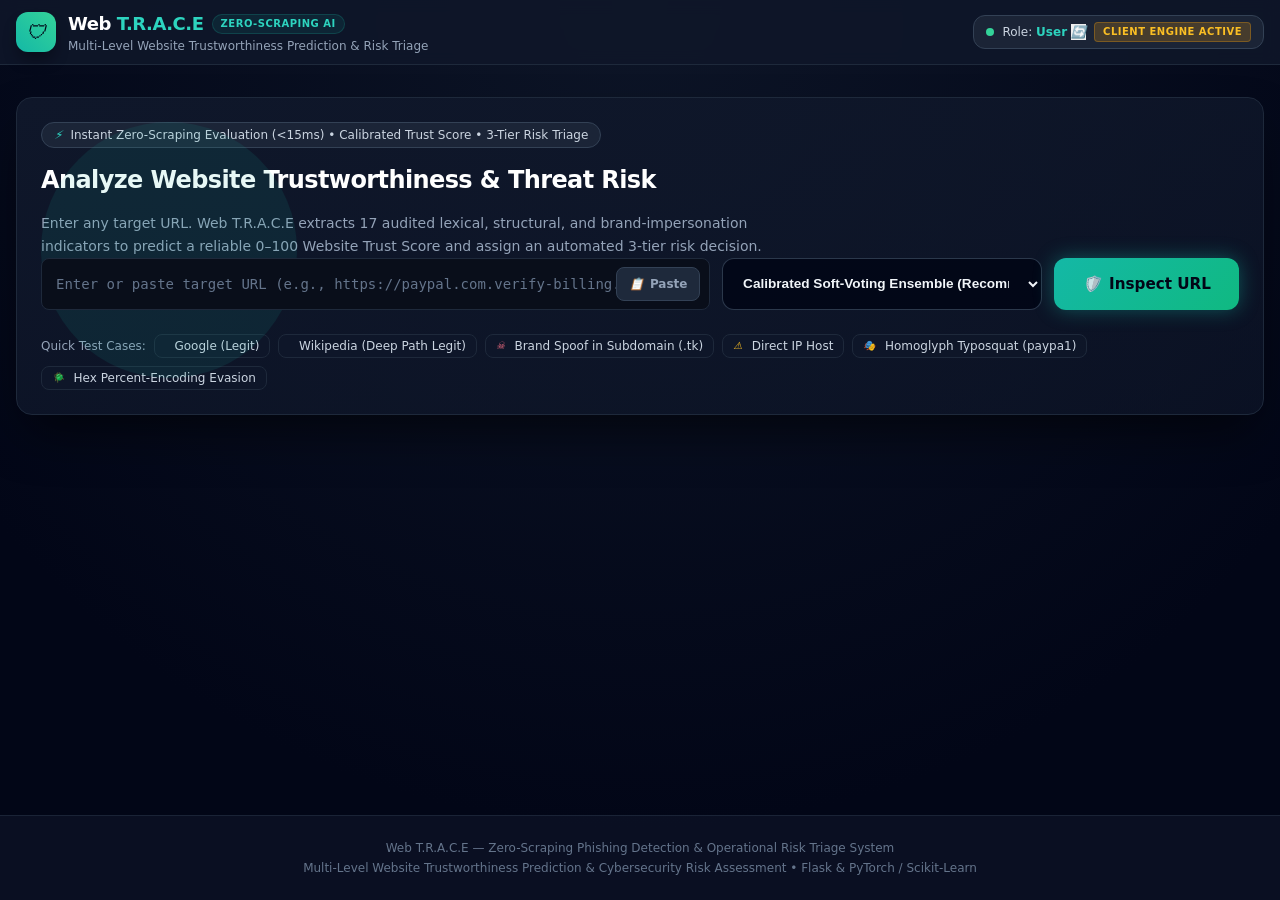
==== index.html @ f3b6f204 "2nd Commit" ====
<!DOCTYPE html>
<html lang="en">
<head>
  <meta charset="UTF-8">
  <meta name="viewport" content="width=device-width, initial-scale=1.0">
  <title>Web T.R.A.C.E — Multi-Level Website Trustworthiness & Risk Assessment</title>
  
  <!-- CSS Stylesheets (Multiple paths for Flask server and direct file:// opening) -->
  <link rel="stylesheet" href="/static/css/style.css">
  <link rel="stylesheet" href="static/css/style.css">
  <link rel="stylesheet" href="css/style.css">
  <link rel="stylesheet" href="../static/css/style.css">

  <!-- Embedded Standalone Cyber Theme CSS (Guarantees styling renders everywhere without CDNs) -->
  <style>
/* ==========================================================================
   Web T.R.A.C.E — Standalone Zero-CDN Cyber Design System & Tailwind Compatibility
   Web T.R.A.C.E Security Platform
   ========================================================================== */

/* --------------------------------------------------------------------------
   1. CSS Reset & Typography
   -------------------------------------------------------------------------- */
*, *::before, *::after {
  box-sizing: border-box;
  margin: 0;
  padding: 0;
}

html {
  font-family: system-ui, -apple-system, BlinkMacSystemFont, "Segoe UI", Roboto, "Helvetica Neue", Arial, sans-serif;
  background-color: #020617;
  color: #f1f5f9;
  line-height: 1.5;
  -webkit-font-smoothing: antialiased;
}

body {
  min-height: 100vh;
  display: flex;
  flex-direction: column;
  background: radial-gradient(circle at 50% 0%, #0d1527 0%, #020617 75%);
  color: #f1f5f9;
}

a {
  color: #2dd4bf;
  text-decoration: none;
}
a:hover {
  text-decoration: underline;
}

/* Custom Scrollbar */
::-webkit-scrollbar {
  width: 8px;
  height: 8px;
}
::-webkit-scrollbar-track {
  background: #020617;
}
::-webkit-scrollbar-thumb {
  background: #1e293b;
  border-radius: 4px;
}
::-webkit-scrollbar-thumb:hover {
  background: #334155;
}

/* --------------------------------------------------------------------------
   2. Core Utility Classes (Tailwind Compatibility)
   -------------------------------------------------------------------------- */
.hidden { display: none !important; }
.block { display: block; }
.inline-block { display: inline-block; }
.flex { display: flex; }
.inline-flex { display: inline-flex; }
.grid { display: grid; }

.flex-col { flex-direction: column; }
.flex-row { flex-direction: row; }
.flex-wrap { flex-wrap: wrap; }
.flex-1 { flex: 1 1 0%; }
.shrink-0 { flex-shrink: 0; }

.items-center { align-items: center; }
.items-start { align-items: flex-start; }
.items-end { align-items: flex-end; }

.justify-center { justify-content: center; }
.justify-between { justify-content: space-between; }
.justify-end { justify-content: flex-end; }
.justify-start { justify-content: flex-start; }

.relative { position: relative; }
.absolute { position: absolute; }
.fixed { position: fixed; }
.sticky { position: sticky; }
.inset-0 { top: 0; right: 0; bottom: 0; left: 0; }
.top-0 { top: 0; }
.z-50 { z-index: 50; }
.z-10 { z-index: 10; }
.overflow-hidden { overflow: hidden; }
.overflow-auto { overflow: auto; }
.overflow-x-auto { overflow-x: auto; }

/* Grid columns */
.grid-cols-1 { grid-template-columns: repeat(1, minmax(0, 1fr)); }
.grid-cols-2 { grid-template-columns: repeat(2, minmax(0, 1fr)); }
.grid-cols-3 { grid-template-columns: repeat(3, minmax(0, 1fr)); }
.grid-cols-4 { grid-template-columns: repeat(4, minmax(0, 1fr)); }
.grid-cols-12 { grid-template-columns: repeat(12, minmax(0, 1fr)); }

@media (min-width: 768px) {
  .md\:flex { display: flex; }
  .md\:flex-row { flex-direction: row; }
  .md\:grid-cols-2 { grid-template-columns: repeat(2, minmax(0, 1fr)); }
  .md\:grid-cols-4 { grid-template-columns: repeat(4, minmax(0, 1fr)); }
  .md\:p-8 { padding: 2rem; }
  .md\:text-2xl { font-size: 1.5rem; line-height: 2rem; }
}

@media (min-width: 1024px) {
  .lg\:grid-cols-12 { grid-template-columns: repeat(12, minmax(0, 1fr)); }
  .lg\:col-span-4 { grid-column: span 4 / span 4; }
  .lg\:col-span-5 { grid-column: span 5 / span 5; }
  .lg\:col-span-7 { grid-column: span 7 / span 7; }
  .lg\:col-span-8 { grid-column: span 8 / span 8; }
  .lg\:col-span-12 { grid-column: span 12 / span 12; }
  .lg\:px-8 { padding-left: 2rem; padding-right: 2rem; }
}

/* Spacing & Gap */
.gap-1 { gap: 0.25rem; }
.gap-2 { gap: 0.5rem; }
.gap-3 { gap: 0.75rem; }
.gap-4 { gap: 1rem; }
.gap-6 { gap: 1.5rem; }
.gap-8 { gap: 2rem; }

.space-x-1 > * + * { margin-left: 0.25rem; }
.space-x-2 > * + * { margin-left: 0.5rem; }
.space-x-3 > * + * { margin-left: 0.75rem; }
.space-x-4 > * + * { margin-left: 1rem; }
.space-x-6 > * + * { margin-left: 1.5rem; }

.space-y-0\.5 > * + * { margin-top: 0.125rem; }
.space-y-1 > * + * { margin-top: 0.25rem; }
.space-y-2 > * + * { margin-top: 0.5rem; }
.space-y-3 > * + * { margin-top: 0.75rem; }
.space-y-4 > * + * { margin-top: 1rem; }
.space-y-6 > * + * { margin-top: 1.5rem; }
.space-y-8 > * + * { margin-top: 2rem; }

/* Width & Max Width */
.w-full { width: 100%; }
.w-2 { width: 0.5rem; }
.w-3 { width: 0.75rem; }
.w-4 { width: 1rem; }
.w-8 { width: 2rem; }
.w-10 { width: 2.5rem; }
.w-12 { width: 3rem; }
.w-16 { width: 4rem; }
.w-20 { width: 5rem; }
.w-64 { width: 16rem; }

.h-2 { height: 0.5rem; }
.h-3 { height: 0.75rem; }
.h-4 { height: 1rem; }
.h-8 { height: 2rem; }
.h-10 { height: 2.5rem; }
.h-12 { height: 3rem; }
.h-16 { height: 4rem; }
.h-20 { height: 5rem; }
.h-64 { height: 16rem; }
.min-h-screen { min-height: 100vh; }
.max-h-\[75vh\] { max-height: 75vh; }
.max-h-\[80vh\] { max-height: 80vh; }

.max-w-xs { max-width: 20rem; }
.max-w-md { max-width: 28rem; }
.max-w-2xl { max-width: 42rem; }
.max-w-3xl { max-width: 48rem; }
.max-w-5xl { max-width: 64rem; }
.max-w-7xl { max-width: 80rem; }
.mx-auto { margin-left: auto; margin-right: auto; }
.mt-auto { margin-top: auto; }
.mt-0\.5 { margin-top: 0.125rem; }
.mt-1 { margin-top: 0.25rem; }
.mt-2 { margin-top: 0.5rem; }
.mt-4 { margin-top: 1rem; }
.mb-2 { margin-bottom: 0.5rem; }
.mb-4 { margin-bottom: 1rem; }
.ml-1 { margin-left: 0.25rem; }
.ml-2 { margin-left: 0.5rem; }
.pt-1 { padding-top: 0.25rem; }
.pt-2 { padding-top: 0.5rem; }
.pb-2 { padding-bottom: 0.5rem; }
.pb-3 { padding-bottom: 0.75rem; }

/* Padding */
.p-1 { padding: 0.25rem; }
.p-2 { padding: 0.5rem; }
.p-3 { padding: 0.75rem; }
.p-4 { padding: 1rem; }
.p-5 { padding: 1.25rem; }
.p-6 { padding: 1.5rem; }
.p-8 { padding: 2rem; }

.px-2 { padding-left: 0.5rem; padding-right: 0.5rem; }
.px-2\.5 { padding-left: 0.625rem; padding-right: 0.625rem; }
.px-3 { padding-left: 0.75rem; padding-right: 0.75rem; }
.px-4 { padding-left: 1rem; padding-right: 1rem; }
.px-6 { padding-left: 1.5rem; padding-right: 1.5rem; }
.px-8 { padding-left: 2rem; padding-right: 2rem; }

.py-0\.5 { padding-top: 0.125rem; padding-bottom: 0.125rem; }
.py-1 { padding-top: 0.25rem; padding-bottom: 0.25rem; }
.py-1\.5 { padding-top: 0.375rem; padding-bottom: 0.375rem; }
.py-2 { padding-top: 0.5rem; padding-bottom: 0.5rem; }
.py-2\.5 { padding-top: 0.625rem; padding-bottom: 0.625rem; }
.py-3 { padding-top: 0.75rem; padding-bottom: 0.75rem; }
.py-4 { padding-top: 1rem; padding-bottom: 1rem; }
.py-6 { padding-top: 1.5rem; padding-bottom: 1.5rem; }
.py-8 { padding-top: 2rem; padding-bottom: 2rem; }
.py-12 { padding-top: 3rem; padding-bottom: 3rem; }

/* Border Radius */
.rounded { border-radius: 0.25rem; }
.rounded-md { border-radius: 0.375rem; }
.rounded-lg { border-radius: 0.5rem; }
.rounded-xl { border-radius: 0.75rem; }
.rounded-2xl { border-radius: 1rem; }
.rounded-full { border-radius: 9999px; }

/* Colors: Backgrounds */
.bg-slate-950 { background-color: #020617; }
.bg-slate-950\/60 { background-color: rgba(2, 6, 23, 0.6); }
.bg-slate-950\/70 { background-color: rgba(2, 6, 23, 0.7); }
.bg-slate-950\/80 { background-color: rgba(2, 6, 23, 0.8); }
.bg-slate-900 { background-color: #0f172a; }
.bg-slate-900\/60 { background-color: rgba(15, 23, 42, 0.6); }
.bg-slate-900\/80 { background-color: rgba(15, 23, 42, 0.8); }
.bg-slate-900\/90 { background-color: rgba(15, 23, 42, 0.9); }
.bg-slate-800 { background-color: #1e293b; }
.bg-slate-800\/80 { background-color: rgba(30, 41, 59, 0.8); }
.bg-slate-700 { background-color: #334155; }
.bg-black\/80 { background-color: rgba(0, 0, 0, 0.8); }

.bg-teal-500 { background-color: #14b8a6; }
.bg-teal-500\/10 { background-color: rgba(20, 184, 166, 0.1); }
.bg-teal-500\/20 { background-color: rgba(20, 184, 166, 0.2); }
.bg-emerald-400 { background-color: #34d399; }
.bg-emerald-500 { background-color: #10b981; }
.bg-emerald-500\/20 { background-color: rgba(16, 185, 129, 0.2); }
.bg-emerald-900\/60 { background-color: rgba(6, 78, 59, 0.6); }
.bg-amber-500 { background-color: #f59e0b; }
.bg-amber-500\/20 { background-color: rgba(245, 158, 11, 0.2); }
.bg-amber-900\/60 { background-color: rgba(120, 53, 15, 0.6); }
.bg-amber-950\/40 { background-color: rgba(69, 26, 3, 0.4); }
.bg-rose-500 { background-color: #f43f5e; }
.bg-rose-500\/20 { background-color: rgba(244, 63, 94, 0.2); }
.bg-rose-900\/60 { background-color: rgba(136, 19, 55, 0.6); }
.bg-rose-950\/40 { background-color: rgba(76, 5, 25, 0.4); }

/* Gradients */
.bg-gradient-to-tr { background-image: linear-gradient(to top right, #14b8a6, #34d399); }
.bg-gradient-to-br { background-image: linear-gradient(to bottom right, #0f172a, rgba(15, 23, 42, 0.6)); }
.bg-gradient-to-r { background-image: linear-gradient(to right, #0f172a, #020617); }

/* Colors: Borders */
.border { border: 1px solid #1e293b; }
.border-b { border-bottom: 1px solid #1e293b; }
.border-t { border-top: 1px solid #1e293b; }
.border-r { border-right: 1px solid #1e293b; }
.border-4 { border-width: 4px; border-style: solid; }
.border-slate-800 { border-color: #1e293b; }
.border-slate-800\/50 { border-color: rgba(30, 41, 59, 0.5); }
.border-slate-800\/60 { border-color: rgba(30, 41, 59, 0.6); }
.border-slate-800\/80 { border-color: rgba(30, 41, 59, 0.8); }
.border-slate-700 { border-color: #334155; }
.border-slate-700\/80 { border-color: rgba(51, 65, 85, 0.8); }
.border-teal-500\/20 { border-color: rgba(20, 184, 166, 0.2); }
.border-teal-500\/30 { border-color: rgba(20, 184, 166, 0.3); }
.border-t-teal-400 { border-top-color: #2dd4bf; }
.border-emerald-700 { border-color: #047857; }
.border-emerald-500\/30 { border-color: rgba(16, 185, 129, 0.3); }
.border-amber-700 { border-color: #b45309; }
.border-amber-800\/50 { border-color: rgba(146, 64, 14, 0.5); }
.border-amber-500\/30 { border-color: rgba(245, 158, 11, 0.3); }
.border-rose-700 { border-color: #be123c; }
.border-rose-800\/50 { border-color: rgba(159, 18, 57, 0.5); }
.border-rose-500\/30 { border-color: rgba(244, 63, 94, 0.3); }

/* Colors: Text */
.text-white { color: #ffffff; }
.text-slate-100 { color: #f1f5f9; }
.text-slate-200 { color: #e2e8f0; }
.text-slate-300 { color: #cbd5e1; }
.text-slate-400 { color: #94a3b8; }
.text-slate-500 { color: #64748b; }
.text-slate-950 { color: #020617; }
.text-teal-400 { color: #2dd4bf; }
.text-teal-500 { color: #14b8a6; }
.text-emerald-400 { color: #34d399; }
.text-emerald-200 { color: #a7f3d0; }
.text-amber-400 { color: #fbbf24; }
.text-amber-300 { color: #fcd34d; }
.text-amber-200 { color: #fde68a; }
.text-rose-400 { color: #fb7185; }
.text-rose-300 { color: #fda4af; }
.text-rose-200 { color: #fecdd3; }
.text-blue-400 { color: #60a5fa; }

/* Typography */
.text-\[10px\] { font-size: 10px; line-height: 14px; }
.text-xs { font-size: 0.75rem; line-height: 1rem; }
.text-sm { font-size: 0.875rem; line-height: 1.25rem; }
.text-base { font-size: 1rem; line-height: 1.5rem; }
.text-lg { font-size: 1.125rem; line-height: 1.75rem; }
.text-xl { font-size: 1.25rem; line-height: 1.75rem; }
.text-2xl { font-size: 1.5rem; line-height: 2rem; }
.text-3xl { font-size: 1.875rem; line-height: 2.25rem; }

.font-sans { font-family: system-ui, -apple-system, sans-serif; }
.font-mono { font-family: ui-monospace, SFMono-Regular, Menlo, Monaco, Consolas, monospace; }
.font-medium { font-weight: 500; }
.font-semibold { font-weight: 600; }
.font-bold { font-weight: 700; }
.font-extrabold { font-weight: 800; }
.font-black { font-weight: 900; }

.uppercase { text-transform: uppercase; }
.tracking-tight { letter-spacing: -0.025em; }
.tracking-wide { letter-spacing: 0.025em; }
.tracking-wider { letter-spacing: 0.05em; }
.text-center { text-align: center; }
.text-left { text-align: left; }
.text-right { text-align: right; }
.break-all { word-break: break-all; }
.leading-normal { line-height: 1.5; }
.leading-tight { line-height: 1.25; }
.leading-relaxed { line-height: 1.625; }

/* Interactive & Forms */
.cursor-pointer { cursor: pointer; }
.transition { transition: all 0.2s cubic-bezier(0.4, 0, 0.2, 1); }
.backdrop-blur { backdrop-filter: blur(8px); }
.backdrop-blur-sm { backdrop-filter: blur(4px); }
.shadow-sm { box-shadow: 0 1px 2px 0 rgba(0, 0, 0, 0.05); }
.shadow-lg { box-shadow: 0 10px 15px -3px rgba(0, 0, 0, 0.4); }
.shadow-2xl { box-shadow: 0 25px 50px -12px rgba(0, 0, 0, 0.6); }

/* Table styling */
table {
  width: 100%;
  border-collapse: collapse;
}
th, td {
  padding: 0.5rem 0.75rem;
  text-align: left;
}
tbody tr {
  border-top: 1px solid rgba(30, 41, 59, 0.6);
}
tbody tr:hover {
  background-color: rgba(30, 41, 59, 0.4);
}

/* --------------------------------------------------------------------------
   3. Custom Form Controls (Inputs, Selects, Buttons)
   -------------------------------------------------------------------------- */
input[type="text"], input[type="url"], select, textarea {
  background-color: #090e1a;
  border: 1px solid #1e293b;
  color: #f1f5f9;
  border-radius: 0.5rem;
  padding: 0.625rem 0.875rem;
  font-size: 0.875rem;
  outline: none;
  transition: border-color 0.2s, box-shadow 0.2s;
}
input[type="text"]:focus, select:focus, textarea:focus {
  border-color: #14b8a6;
  box-shadow: 0 0 0 2px rgba(20, 184, 166, 0.2);
}

button {
  cursor: pointer;
  border: none;
  font-family: inherit;
  font-size: inherit;
  transition: all 0.15s ease-in-out;
}
button:disabled {
  opacity: 0.5;
  cursor: not-allowed;
}

/* Quick-test button pills */
.quick-pill, button[onclick^="loadSampleUrl"] {
  display: inline-flex;
  align-items: center;
  gap: 0.35rem;
  font-size: 0.75rem;
  padding: 0.25rem 0.625rem;
  border-radius: 0.5rem;
  border: 1px solid #1e293b;
  background-color: rgba(15, 23, 42, 0.7);
  color: #cbd5e1;
}
.quick-pill:hover, button[onclick^="loadSampleUrl"]:hover {
  background-color: #1e293b;
  color: #ffffff;
  border-color: #14b8a6;
}

/* Navigation tabs */
.nav-tab {
  display: inline-flex;
  align-items: center;
  gap: 0.5rem;
  padding: 0.375rem 1rem;
  border-radius: 0.5rem;
  font-size: 0.875rem;
  font-weight: 500;
  color: #94a3b8;
  background: transparent;
}
.nav-tab:hover {
  color: #ffffff;
}
.nav-tab.active, .nav-tab.text-white {
  color: #ffffff;
  background-color: #1e293b;
  box-shadow: 0 1px 2px rgba(0, 0, 0, 0.2);
}

/* --------------------------------------------------------------------------
   4. Animations & Risk Tiers
   -------------------------------------------------------------------------- */
@keyframes spin {
  from { transform: rotate(0deg); }
  to { transform: rotate(360deg); }
}
.animate-spin {
  animation: spin 1s linear infinite;
}

@keyframes pulse {
  0%, 100% { opacity: 1; }
  50% { opacity: 0.4; }
}
.animate-pulse {
  animation: pulse 2s cubic-bezier(0.4, 0, 0.6, 1) infinite;
}

/* Risk Glows */
.risk-glow-green {
  border-color: rgba(16, 185, 129, 0.6) !important;
  box-shadow: 0 0 25px -5px rgba(16, 185, 129, 0.25) !important;
}
.risk-glow-yellow {
  border-color: rgba(245, 158, 11, 0.6) !important;
  box-shadow: 0 0 25px -5px rgba(245, 158, 11, 0.25) !important;
}
.risk-glow-red {
  border-color: rgba(244, 63, 94, 0.6) !important;
  box-shadow: 0 0 25px -5px rgba(244, 63, 94, 0.3) !important;
}

/* FontAwesome Unicode Fallbacks when CDN is unreachable */
.fa-shield-halved::before { content: "🛡"; }
.fa-magnifying-glass::before { content: "🔍"; }
.fa-list-check::before { content: "📋"; }
.fa-chart-line::before { content: "📈"; }
.fa-circle-info::before { content: "ℹ️"; }
.fa-arrows-rotate::before { content: "🔄"; }
.fa-bolt::before { content: "⚡"; }
.fa-clipboard::before { content: "📋"; }
.fa-circle-check::before { content: "✅"; }
.fa-triangle-exclamation::before { content: "⚠️"; }
.fa-skull-crossbones::before { content: "☠️"; }
.fa-mask::before { content: "🎭"; }
.fa-bug::before { content: "🪲"; }
.fa-xmark::before { content: "✕"; }
.fa-file-arrow-down::before { content: "📥"; }
.fa-play::before { content: "▶"; }
.fa-dna::before { content: "🧬"; }
.fa-microchip::before { content: "⚙️"; }
.fa-user-lock::before { content: "🔒"; }
.fa-stethoscope::before { content: "🩺"; }
.fa-traffic-light::before { content: "🚦"; }
.fa-shield-virus::before { content: "🛡️"; }

/* Chart fallback container */
#trust-gauge-chart {
  display: block;
  max-width: 80px;
  max-height: 80px;
}


/* ==========================================================================
   Scanner Input Control Layout & High-Visibility Action Controls
   ========================================================================== */
.scanner-controls-row {
  display: flex;
  flex-direction: column;
  gap: 0.75rem;
  width: 100%;
}
@media (min-width: 768px) {
  .scanner-controls-row {
    flex-direction: row;
    align-items: center;
  }
}

.url-input-container {
  position: relative;
  flex: 1 1 450px;
  min-width: 260px;
  width: 100%;
}

.url-input-field {
  width: 100%;
  height: 52px;
  padding-left: 2.75rem;
  padding-right: 5.5rem;
  background-color: rgba(2, 6, 23, 0.9);
  border: 1px solid rgba(51, 65, 85, 0.85);
  border-radius: 0.75rem;
  color: #ffffff;
  font-family: ui-monospace, SFMono-Regular, Menlo, Monaco, Consolas, monospace;
  font-size: 0.95rem;
  outline: none;
  transition: all 0.2s ease-in-out;
}
.url-input-field::placeholder {
  color: #64748b;
}
.url-input-field:focus {
  border-color: #14b8a6;
  box-shadow: 0 0 0 2px rgba(20, 184, 166, 0.4);
  background-color: #020617;
}

.url-paste-btn {
  position: absolute;
  right: 0.6rem;
  top: 50%;
  transform: translateY(-50%);
  height: 34px;
  padding: 0 0.75rem;
  font-size: 0.75rem;
  font-weight: 700;
  color: #94a3b8;
  background-color: #1e293b;
  border: 1px solid #334155;
  border-radius: 0.5rem;
  cursor: pointer;
  display: inline-flex;
  align-items: center;
  gap: 0.35rem;
  transition: all 0.15s ease-in-out;
}
.url-paste-btn:hover {
  color: #ffffff;
  background-color: #334155;
  border-color: #14b8a6;
}

.model-select-container {
  width: 100%;
  flex: 0 0 auto;
}
@media (min-width: 768px) {
  .model-select-container {
    width: 320px;
    flex: 0 0 320px;
  }
}

.model-select-field {
  width: 100%;
  height: 52px;
  padding: 0 1rem;
  background-color: rgba(2, 6, 23, 0.9);
  border: 1px solid rgba(51, 65, 85, 0.85);
  border-radius: 0.75rem;
  color: #f1f5f9;
  font-size: 0.85rem;
  font-weight: 600;
  cursor: pointer;
  outline: none;
  transition: all 0.2s ease-in-out;
}
.model-select-field:focus {
  border-color: #14b8a6;
  box-shadow: 0 0 0 2px rgba(20, 184, 166, 0.4);
  background-color: #020617;
}

.scan-submit-btn {
  width: 100%;
  height: 52px;
  padding: 0 1.75rem;
  background: linear-gradient(135deg, #14b8a6 0%, #10b981 100%) !important;
  color: #020617 !important;
  font-size: 0.95rem;
  font-weight: 800 !important;
  border: none;
  border-radius: 0.75rem;
  cursor: pointer;
  display: inline-flex;
  align-items: center;
  justify-content: center;
  gap: 0.5rem;
  white-space: nowrap;
  box-shadow: 0 0 20px rgba(20, 184, 166, 0.4);
  transition: all 0.2s ease-in-out;
  flex: 0 0 auto;
}
@media (min-width: 768px) {
  .scan-submit-btn {
    width: auto;
    min-width: 160px;
  }
}
.scan-submit-btn:hover {
  background: linear-gradient(135deg, #2dd4bf 0%, #34d399 100%) !important;
  box-shadow: 0 0 28px rgba(45, 212, 191, 0.6);
  transform: translateY(-1px);
}

  </style>
</head>
<body class="bg-slate-950 text-slate-100 min-h-screen flex flex-col font-sans selection:bg-teal-500 selection:text-white">

  <!-- Top Navigation Header -->
  <header class="bg-slate-900/90 backdrop-blur border-b border-slate-800 sticky top-0 z-50">
    <div class="max-w-7xl mx-auto px-4 sm:px-6 lg:px-8 h-16 flex items-center justify-between">
      
      <!-- Brand Logo & Project Identification -->
      <div class="flex items-center space-x-3">
        <div class="w-10 h-10 rounded-xl bg-gradient-to-tr from-teal-500 to-emerald-400 flex items-center justify-center shadow-lg shadow-teal-500/25">
          <i class="fa-solid fa-shield-halved text-slate-950 text-xl"></i>
        </div>
        <div>
          <div class="flex items-center space-x-2">
            <h1 class="font-extrabold text-lg text-white tracking-tight">Web <span class="text-teal-400">T.R.A.C.E</span></h1>
            <span class="px-2 py-0.5 text-[10px] font-bold uppercase tracking-wider rounded-full bg-teal-500/10 text-teal-400 border border-teal-500/20">Zero-Scraping AI</span>
          </div>
          <p class="text-xs text-slate-400">Multi-Level Website Trustworthiness Prediction & Risk Triage</p>
        </div>
      </div>

      <!-- Navigation Tabs & Role Switcher -->
      <div class="flex items-center space-x-3">
        <nav class="hidden md:flex space-x-1 bg-slate-950/60 p-1 rounded-xl border border-slate-800">
          <button onclick="switchTab('scanner')" id="tab-scanner-btn" class="nav-tab px-4 py-1.5 rounded-lg text-sm font-medium transition text-white bg-slate-800 shadow-sm flex items-center space-x-2">
            <i class="fa-solid fa-magnifying-glass text-teal-400"></i>
            <span>Live Scanner</span>
          </button>
          <button onclick="switchTab('batch')" id="tab-batch-btn" class="nav-tab px-4 py-1.5 rounded-lg text-sm font-medium transition text-slate-400 hover:text-white flex items-center space-x-2">
            <i class="fa-solid fa-list-check"></i>
            <span>Batch Triage</span>
          </button>
          <button onclick="switchTab('benchmarks')" id="tab-benchmarks-btn" class="nav-tab px-4 py-1.5 rounded-lg text-sm font-medium transition text-slate-400 hover:text-white flex items-center space-x-2">
            <i class="fa-solid fa-chart-line"></i>
            <span>Benchmarks & Graphs</span>
          </button>
          <button onclick="switchTab('architecture')" id="tab-architecture-btn" class="nav-tab px-4 py-1.5 rounded-lg text-sm font-medium transition text-slate-400 hover:text-white flex items-center space-x-2">
            <i class="fa-solid fa-circle-info"></i>
            <span>Project Spec</span>
          </button>
        </nav>

        <!-- Current Role Indicator -->
        <div id="role-pill" class="flex items-center space-x-2 bg-slate-800/80 border border-slate-700 px-3 py-1.5 rounded-xl text-xs">
          <span class="w-2 h-2 rounded-full bg-emerald-400 animate-pulse"></span>
          <span class="text-slate-300 font-medium">Role: <span id="current-role" class="text-teal-400 font-semibold">User</span></span>
          <button onclick="toggleRole()" title="Switch between User and Admin views" class="text-slate-400 hover:text-white ml-1">
            <i class="fa-solid fa-arrows-rotate text-xs"></i>
          </button>
        </div>
      </div>
    </div>
  </header>

  <!-- Main Content Area -->
  <main class="flex-1 max-w-7xl w-full mx-auto px-4 sm:px-6 lg:px-8 py-8">

    <!-- ================================================================= -->
    <!-- TAB 1: LIVE URL SCANNER (USER VIEW) -->
    <!-- ================================================================= -->
    <section id="scanner-section" class="tab-content space-y-8">
      
      <!-- Scanner Hero Card -->
      <div class="bg-gradient-to-br from-slate-900 to-slate-900/60 rounded-2xl border border-slate-800 p-6 md:p-8 shadow-2xl relative overflow-hidden">
        <div class="absolute -right-20 -top-20 w-64 h-64 bg-teal-500/10 rounded-full blur-3xl pointer-events-none"></div>

        <div class="max-w-3xl space-y-4">
          <div class="inline-flex items-center space-x-2 px-3 py-1 rounded-full bg-slate-800/80 border border-slate-700 text-xs text-slate-300">
            <i class="fa-solid fa-bolt text-teal-400"></i>
            <span>Instant Zero-Scraping Evaluation (&lt;15ms) • Calibrated Trust Score • 3-Tier Risk Triage</span>
          </div>
          <h2 class="text-2xl md:text-3xl font-extrabold text-white tracking-tight">
            Analyze Website Trustworthiness & Threat Risk
          </h2>
          <p class="text-slate-400 text-sm md:text-base leading-relaxed">
            Enter any target URL. Web T.R.A.C.E extracts 17 audited lexical, structural, and brand-impersonation indicators to predict a reliable 0–100 Website Trust Score and assign an automated 3-tier risk decision.
          </p>
        </div>

        <!-- URL Input & Control Form -->
        <form id="url-scan-form" onsubmit="handleScanSubmit(event); return false;" novalidate class="mt-8 space-y-4">
          <div class="scanner-controls-row">
            
            <!-- URL Input Box with Integrated Paste Button -->
            <div class="url-input-container">
              <div class="absolute inset-y-0 left-0 pl-3.5 flex items-center pointer-events-none text-teal-400">
                <i class="fa-solid fa-link text-sm"></i>
              </div>
              <input type="text" id="url-input" placeholder="Enter or paste target URL (e.g., https://paypal.com.verify-billing.tk/login)..." class="url-input-field" onkeydown="if(event.key==='Enter'){event.preventDefault(); handleScanSubmit(event);}" autocomplete="off">
              <button
                type="button"
                onclick="pasteFromClipboard()"
                class="url-paste-btn"
                title="Paste URL from Clipboard"
              >
                <i class="fa-regular fa-clipboard"></i>
                <span>Paste</span>
              </button>
            </div>

            <!-- Model Selection Dropdown -->
            <div class="model-select-container">
              <select
                id="model-select"
                class="model-select-field"
                title="Select Machine Learning or Deep Learning Paradigm"
              >
                <option value="Ensemble_Calibrated_SoftVoting" selected>Calibrated Soft-Voting Ensemble (Recommended) (81.98% F1)</option>
                <option value="ML_RandomForest">Random Forest Ensemble (79.03% F1)</option>
                <option value="ML_XGBoost">XGBoost Gradient Boosting (78.47% F1)</option>
                <option value="DL_DeepMLP">Deep Multi-Layer Perceptron (MLP) (78.36% F1)</option>
                <option value="DL_LSTM">Deep Long Short-Term Memory (LSTM) (79.16% F1)</option>
                <option value="DL_Hybrid_CNNLSTM">Hybrid CNN-LSTM Neural Network (78.89% F1)</option>
                <option value="DL_SelfAttention">Multi-Head Self-Attention Network (78.78% F1)</option>
                <option value="DL_CNN1D">1D Convolutional Neural Network (CNN) (78.12% F1)</option>
                <option value="ML_DecisionTree">Decision Tree (CART) (75.12% F1)</option>
                <option value="ML_LogisticRegression">Logistic Regression (L2) (70.14% F1)</option>
                <option value="ML_LinearSVM">Linear Support Vector Machine (SVM) (70.01% F1)</option>
              </select>
            </div>

            <!-- Submit Button -->
            <button type="button" id="scan-button" onclick="handleScanSubmit(event)" class="scan-submit-btn" title="Execute Zero-Scraping Feature Extraction & Risk Inference">
              <i class="fa-solid fa-shield-virus text-slate-950"></i>
              <span>Inspect URL</span>
            </button>
          </div>

          <!-- Quick Test URL Pills -->
          <div class="flex flex-wrap items-center gap-2 pt-2 text-xs">
            <span class="text-slate-400 font-medium">Quick Test Cases:</span>
            <button type="button" onclick="loadSampleUrl('https://www.google.com')" class="px-2.5 py-1 rounded-lg bg-slate-800/80 hover:bg-slate-700 text-slate-300 border border-slate-700 transition flex items-center space-x-1">
              <i class="fa-solid fa-check text-emerald-400 text-[10px]"></i>
              <span>Google (Legit)</span>
            </button>
            <button type="button" onclick="loadSampleUrl('https://en.wikipedia.org/wiki/Phishing')" class="px-2.5 py-1 rounded-lg bg-slate-800/80 hover:bg-slate-700 text-slate-300 border border-slate-700 transition flex items-center space-x-1">
              <i class="fa-solid fa-check text-emerald-400 text-[10px]"></i>
              <span>Wikipedia (Deep Path Legit)</span>
            </button>
            <button type="button" onclick="loadSampleUrl('https://paypal.com.verify-billing.tk/login?token=123')" class="px-2.5 py-1 rounded-lg bg-rose-950/40 hover:bg-rose-900/50 text-rose-300 border border-rose-800/50 transition flex items-center space-x-1">
              <i class="fa-solid fa-skull-crossbones text-rose-400 text-[10px]"></i>
              <span>Brand Spoof in Subdomain (.tk)</span>
            </button>
            <button type="button" onclick="loadSampleUrl('http://192.168.1.1/secure/bank/login')" class="px-2.5 py-1 rounded-lg bg-amber-950/40 hover:bg-amber-900/50 text-amber-300 border border-amber-800/50 transition flex items-center space-x-1">
              <i class="fa-solid fa-triangle-exclamation text-amber-400 text-[10px]"></i>
              <span>Direct IP Host</span>
            </button>
            <button type="button" onclick="loadSampleUrl('http://paypa1-account-security.com/signin')" class="px-2.5 py-1 rounded-lg bg-rose-950/40 hover:bg-rose-900/50 text-rose-300 border border-rose-800/50 transition flex items-center space-x-1">
              <i class="fa-solid fa-mask text-rose-400 text-[10px]"></i>
              <span>Homoglyph Typosquat (paypa1)</span>
            </button>
            <button type="button" onclick="loadSampleUrl('https://update%2Daccount%2Dsecurity%40paypal.info/auth')" class="px-2.5 py-1 rounded-lg bg-rose-950/40 hover:bg-rose-900/50 text-rose-300 border border-rose-800/50 transition flex items-center space-x-1">
              <i class="fa-solid fa-bug text-rose-400 text-[10px]"></i>
              <span>Hex Percent-Encoding Evasion</span>
            </button>
          </div>
        </form>
      </div>

      <!-- Loading Spinner Indicator -->
      <div id="scan-spinner" class="hidden py-12 flex flex-col items-center justify-center space-y-3">
        <div class="w-12 h-12 border-4 border-slate-700 border-t-teal-400 rounded-full animate-spin"></div>
        <p class="text-slate-400 text-sm animate-pulse">Extracting 17 zero-scraping URL features and executing inference pipeline...</p>
      </div>

      <!-- Scanner Results Section (Hidden until scan completed) -->
      <div id="scan-result-card" class="hidden space-y-6">

        <!-- Top Overview Result Banner -->
        <div id="result-banner" class="rounded-2xl border p-6 md:p-8 flex flex-col md:flex-row items-center justify-between gap-6 transition shadow-2xl">
          <div class="flex items-start space-x-4">
            <div id="result-icon-box" class="w-16 h-16 rounded-2xl flex items-center justify-center text-3xl shadow-lg shrink-0">
              <!-- Dynamic Icon -->
            </div>
            <div class="space-y-1">
              <div class="flex flex-wrap items-center gap-2">
                <span id="prediction-badge" class="px-3 py-1 text-xs font-bold uppercase tracking-wider rounded-full"></span>
                <span id="risk-tier-badge" class="px-3 py-1 text-xs font-semibold rounded-full"></span>
                <span id="model-tag" class="px-2.5 py-0.5 text-xs text-slate-400 bg-slate-800/80 rounded-md border border-slate-700"></span>
              </div>
              <h3 id="result-title" class="text-xl md:text-2xl font-bold text-white pt-1"></h3>
              <p id="result-url-text" class="text-xs text-slate-400 break-all font-mono"></p>
            </div>
          </div>

          <!-- Dual Gauges: Website Trust Score & Risk Level -->
          <div class="flex flex-wrap items-center gap-4 bg-slate-950/70 p-4 rounded-xl border border-slate-800 shrink-0">
            
            <!-- Trust Score Gauge -->
            <div class="flex items-center space-x-3 pr-4 border-r border-slate-800">
              <div class="relative w-20 h-20">
                <canvas id="trust-gauge-chart" width="80" height="80"></canvas>
                <div class="absolute inset-0 flex flex-col items-center justify-center text-center">
                  <span id="trust-score-val" class="text-lg font-black text-emerald-400">80</span>
                  <span class="text-[9px] uppercase font-bold text-slate-400">Trust Index</span>
                </div>
              </div>
              <div class="space-y-0.5 text-left">
                <div class="text-[10px] text-slate-400 font-bold uppercase tracking-wider">Website Trust Score</div>
                <div id="trust-label" class="font-extrabold text-sm text-emerald-400">HIGH TRUST</div>
                <div class="text-[10px] text-slate-500">ECE Calibrated (2.2%)</div>
              </div>
            </div>

            <!-- Operational Action Recommendation -->
            <div class="space-y-1 text-left min-w-[140px]">
              <div class="text-[10px] text-slate-400 font-bold uppercase tracking-wider">Operational Action:</div>
              <div id="action-badge" class="font-extrabold text-sm tracking-wide"></div>
              <div id="action-subtext" class="text-xs text-slate-400 max-w-xs leading-tight"></div>
            </div>

          </div>
        </div>

        <!-- Free-Hosting Platform Caution Banner -->
        <div id="free-host-alert-banner" class="hidden rounded-xl border border-amber-500/50 bg-amber-950/40 p-4 flex items-center space-x-3 text-amber-200">
          <i class="fa-solid fa-triangle-exclamation text-amber-400 text-xl shrink-0"></i>
          <div>
            <div class="font-bold text-amber-300 text-sm">Free-Hosting Platform Infrastructure Flag</div>
            <div id="free-host-warning-msg" class="text-xs text-amber-200/90 font-medium">Hosted on a free platform; the platform's reputation does not vouch for this site.</div>
          </div>
        </div>

        <!-- Two Column Diagnostics: Explainability & Features -->
        <div class="grid grid-cols-1 lg:grid-cols-12 gap-6">

          <!-- Left Column: Risk Factor Diagnostics (SHAP & Rule Explainability) -->
          <div class="lg:col-span-5 bg-slate-900/80 rounded-2xl border border-slate-800 p-6 space-y-4">
            <div class="flex items-center justify-between border-b border-slate-800 pb-3">
              <h4 class="font-bold text-white flex items-center space-x-2">
                <i class="fa-solid fa-stethoscope text-teal-400"></i>
                <span>Decision Explainability</span>
              </h4>
              <span class="text-xs text-slate-400 font-medium">Risk Attribution</span>
            </div>
            <p class="text-xs text-slate-400 leading-relaxed">
              Syntactic risk factors and model attribution features that contributed to this prediction:
            </p>
            <div id="risk-factors-container" class="space-y-3">
              <!-- Dynamically populated risk factors -->
            </div>
          </div>

          <!-- Right Column: 17 Extracted Zero-Scraping Features -->
          <div class="lg:col-span-7 bg-slate-900/80 rounded-2xl border border-slate-800 p-6 space-y-4">
            <div class="flex items-center justify-between border-b border-slate-800 pb-3">
              <h4 class="font-bold text-white flex items-center space-x-2">
                <i class="fa-solid fa-dna text-teal-400"></i>
                <span>Audited URL Feature Vector (17 Metrics)</span>
              </h4>
              <span class="text-xs px-2.5 py-0.5 rounded-full bg-teal-500/10 text-teal-400 border border-teal-500/20 font-medium">Zero-Scraping Mode</span>
            </div>
            <div class="overflow-x-auto">
              <table class="w-full text-left text-xs">
                <thead>
                  <tr class="text-slate-400 border-b border-slate-800">
                    <th class="pb-2 font-semibold">Feature Metric</th>
                    <th class="pb-2 font-semibold">Extracted Value</th>
                    <th class="pb-2 font-semibold">Normal Baseline</th>
                    <th class="pb-2 font-semibold">Risk Indicator</th>
                  </tr>
                </thead>
                <tbody id="features-table-body" class="divide-y divide-slate-850">
                  <!-- Populated dynamically via JS -->
                </tbody>
              </table>
            </div>
          </div>

        </div>

      </div>

    </section>

    <!-- ================================================================= -->
    <!-- TAB 2: BATCH URL SCANNER (ADMIN / USER VIEW) -->
    <!-- ================================================================= -->
    <section id="batch-section" class="tab-content hidden space-y-6">
      <div class="bg-slate-900/80 rounded-2xl border border-slate-800 p-6 md:p-8 space-y-6">
        <div>
          <div class="inline-flex items-center space-x-2 px-3 py-1 rounded-full bg-slate-800 text-xs text-teal-400 border border-slate-700 mb-2">
            <i class="fa-solid fa-list-check"></i>
            <span>Bulk Threat Triage</span>
          </div>
          <h2 class="text-2xl font-bold text-white tracking-tight">Batch URL Security Triage</h2>
          <p class="text-slate-400 text-sm">
            Evaluate a list of URLs simultaneously. Ideal for email gateway feeds, proxy log analysis, and threat intelligence lists.
          </p>
        </div>

        <!-- Input Area -->
        <div class="space-y-3">
          <label class="block text-xs font-semibold uppercase text-slate-400 tracking-wider">
            Enter URLs (One per line):
          </label>
          <textarea
            id="batch-urls-input"
            rows="6"
            placeholder="https://www.google.com&#10;https://paypal.com.verify-billing.tk/login?token=123&#10;http://192.168.1.1/admin/login&#10;https://en.wikipedia.org/wiki/Phishing&#10;http://paypa1-account-security.com"
            class="w-full p-4 bg-slate-950 border border-slate-800 rounded-xl text-white font-mono text-xs placeholder-slate-600 focus:outline-none focus:ring-2 focus:ring-teal-500"
          ></textarea>
        </div>

        <div class="flex flex-wrap items-center justify-between gap-4">
          <div class="flex items-center space-x-3">
            <span class="text-xs text-slate-400 font-medium">Model:</span>
            <select id="batch-model-select" class="py-2 px-3 bg-slate-950 border border-slate-800 rounded-lg text-xs text-white">
                <option value="Ensemble_Calibrated_SoftVoting" selected>Calibrated Soft-Voting Ensemble (Recommended) (81.98% F1)</option>
                <option value="ML_RandomForest">Random Forest Ensemble (79.03% F1)</option>
                <option value="ML_XGBoost">XGBoost Gradient Boosting (78.47% F1)</option>
                <option value="DL_DeepMLP">Deep Multi-Layer Perceptron (MLP) (78.36% F1)</option>
                <option value="DL_LSTM">Deep Long Short-Term Memory (LSTM) (79.16% F1)</option>
                <option value="DL_Hybrid_CNNLSTM">Hybrid CNN-LSTM Neural Network (78.89% F1)</option>
                <option value="DL_SelfAttention">Multi-Head Self-Attention Network (78.78% F1)</option>
                <option value="DL_CNN1D">1D Convolutional Neural Network (CNN) (78.12% F1)</option>
                <option value="ML_DecisionTree">Decision Tree (CART) (75.12% F1)</option>
                <option value="ML_LogisticRegression">Logistic Regression (L2) (70.14% F1)</option>
                <option value="ML_LinearSVM">Linear Support Vector Machine (SVM) (70.01% F1)</option>
            </select>
          </div>
          <div class="flex items-center space-x-3">
            <button
              type="button"
              onclick="loadSampleBatch()"
              class="px-4 py-2 bg-slate-800 hover:bg-slate-700 text-slate-300 rounded-xl text-xs font-semibold transition"
            >
              Load Sample Batch (10 URLs)
            </button>
            <button
              type="button"
              onclick="executeBatchScan()"
              id="batch-scan-btn"
              class="px-6 py-2 bg-teal-500 hover:bg-teal-400 text-slate-950 rounded-xl text-xs font-bold transition shadow-lg shadow-teal-500/20 flex items-center space-x-2 cursor-pointer"
            >
              <i class="fa-solid fa-play"></i>
              <span>Execute Batch Triage</span>
            </button>
          </div>
        </div>
      </div>

      <!-- Batch Results Table -->
      <div id="batch-results-container" class="hidden bg-slate-900/80 rounded-2xl border border-slate-800 p-6 space-y-4">
        <div class="flex items-center justify-between border-b border-slate-800 pb-4">
          <div>
            <h3 class="font-bold text-white text-base">Batch Triage Audit Results</h3>
            <p id="batch-summary-text" class="text-xs text-slate-400"></p>
          </div>
          <button
            onclick="downloadBatchCSV()"
            class="px-3.5 py-1.5 bg-slate-800 hover:bg-slate-700 text-teal-400 border border-slate-700 rounded-lg text-xs font-semibold transition flex items-center space-x-2"
          >
            <i class="fa-solid fa-file-arrow-down"></i>
            <span>Export CSV Report</span>
          </button>
        </div>

        <div class="overflow-x-auto">
          <table class="w-full text-left text-xs">
            <thead>
              <tr class="text-slate-400 border-b border-slate-800">
                <th class="py-2.5 font-semibold">#</th>
                <th class="py-2.5 font-semibold">Analyzed URL</th>
                <th class="py-2.5 font-semibold">Classification</th>
                <th class="py-2.5 font-semibold">Phish Probability</th>
                <th class="py-2.5 font-semibold">3-Tier Risk</th>
                <th class="py-2.5 font-semibold">Action</th>
              </tr>
            </thead>
            <tbody id="batch-table-body" class="divide-y divide-slate-800/60 font-mono">
              <!-- Populated via JS -->
            </tbody>
          </table>
        </div>
      </div>
    </section>

    <!-- ================================================================= -->
    <!-- TAB 3: BENCHMARK & METRICS DASHBOARD (ADMIN VIEW) -->
    <!-- ================================================================= -->
    <section id="benchmarks-section" class="tab-content hidden space-y-8">
      
      <!-- KPI Stats Grid -->
      <div class="grid grid-cols-2 md:grid-cols-4 gap-4">
        <div class="bg-slate-900/80 p-5 rounded-2xl border border-slate-800 space-y-1">
          <div class="text-xs text-slate-400 font-semibold uppercase tracking-wider">Test Sample Count</div>
          <div class="text-2xl font-black text-white">46,632</div>
          <div class="text-[11px] text-teal-400">Strict Unseen-Domain Split</div>
        </div>
        <div class="bg-slate-900/80 p-5 rounded-2xl border border-slate-800 space-y-1">
          <div class="text-xs text-slate-400 font-semibold uppercase tracking-wider">Ensemble Accuracy</div>
          <div class="text-2xl font-black text-emerald-400">86.41%</div>
          <div class="text-[11px] text-slate-400">Calibrated Soft-Voting Fusion</div>
        </div>
        <div class="bg-slate-900/80 p-5 rounded-2xl border border-slate-800 space-y-1">
          <div class="text-xs text-slate-400 font-semibold uppercase tracking-wider">Phishing Precision</div>
          <div class="text-2xl font-black text-teal-400">92.43%</div>
          <div class="text-[11px] text-slate-400">Minimal False Alarms</div>
        </div>
        <div class="bg-slate-900/80 p-5 rounded-2xl border border-slate-800 space-y-1">
          <div class="text-xs text-slate-400 font-semibold uppercase tracking-wider">Calibration Error (ECE)</div>
          <div class="text-2xl font-black text-blue-400">0.0226</div>
          <div class="text-[11px] text-slate-400">Reliable Trust Score (Gap 4)</div>
        </div>
      </div>

      <!-- 10-Model Benchmark Comparison Table -->
      <div class="bg-slate-900/80 rounded-2xl border border-slate-800 p-6 space-y-4">
        <div class="flex items-center justify-between border-b border-slate-800 pb-4">
          <div>
            <h3 class="font-bold text-white text-base">Model Benchmark Comparison (5 ML vs 5 DL Models + Ensemble)</h3>
            <p class="text-xs text-slate-400">Evaluated on held-out unseen domains with zero domain overlap.</p>
          </div>
          <span class="text-xs bg-slate-800 text-teal-400 px-3 py-1 rounded-lg border border-slate-700">Verified Leakage-Free</span>
        </div>
        
        <div class="overflow-x-auto">
          <table class="w-full text-left text-xs">
            <thead>
              <tr class="text-slate-400 border-b border-slate-800">
                <th class="py-2.5 font-semibold">Model Name</th>
                <th class="py-2.5 font-semibold">Architecture / Paradigm</th>
                <th class="py-2.5 font-semibold">Accuracy</th>
                <th class="py-2.5 font-semibold">Precision</th>
                <th class="py-2.5 font-semibold">Recall (TPR)</th>
                <th class="py-2.5 font-semibold">F1-Score</th>
                <th class="py-2.5 font-semibold">ROC-AUC</th>
                <th class="py-2.5 font-semibold">PR-AUC</th>
                <th class="py-2.5 font-semibold">TP (Caught)</th>
                <th class="py-2.5 font-semibold">TN (Allowed)</th>
              </tr>
            </thead>
            <tbody id="benchmark-table-body" class="divide-y divide-slate-800/60 font-mono">
              <!-- Dynamically populated via JS -->
            </tbody>
          </table>
        </div>
      </div>

      <!-- Metric-Annotated Figures Gallery -->
      <div class="space-y-4">
        <div class="flex items-center justify-between">
          <div>
            <h3 class="font-bold text-white text-lg">Metric-Annotated Experimental Figures</h3>
            <p class="text-xs text-slate-400">Every chart embeds direct numerical values, convergence rates, and confusion counts.</p>
          </div>
          <span class="text-xs text-slate-400">Click any chart to zoom full-screen</span>
        </div>

        <div class="grid grid-cols-1 md:grid-cols-2 lg:grid-cols-3 gap-6" id="figures-gallery">
          <!-- Dynamically populated with all figures including Comparative Accuracy -->
        </div>
      </div>

    </section>

    <!-- ================================================================= -->
    <!-- TAB 4: SYSTEM MODELS & SRS SPECIFICATION -->
    <!-- ================================================================= -->
    <section id="architecture-section" class="tab-content hidden space-y-6">
      <div class="bg-slate-900/80 rounded-2xl border border-slate-800 p-6 md:p-8 space-y-6">
        <div>
          <div class="inline-flex items-center space-x-2 px-3 py-1 rounded-full bg-slate-800 text-xs text-teal-400 border border-slate-700 mb-2">
            <i class="fa-solid fa-code-fork"></i>
            <span>System Architecture & Engineering Specification</span>
          </div>
          <h2 class="text-2xl font-bold text-white tracking-tight">Web T.R.A.C.E — System Architecture & Methodology</h2>
          <p class="text-slate-400 text-sm">
            Core requirements, zero-scraping principles, and research gap solutions governing the Web T.R.A.C.E platform.
          </p>
        </div>

        <div class="grid grid-cols-1 md:grid-cols-2 gap-6 text-sm">
          <div class="bg-slate-950/60 p-5 rounded-xl border border-slate-800 space-y-3">
            <h4 class="font-bold text-white flex items-center space-x-2">
              <i class="fa-solid fa-shield-cat text-teal-400"></i>
              <span>1. Zero-Scraping Principle</span>
            </h4>
            <p class="text-slate-400 text-xs leading-relaxed">
              Traditional phishing detectors fetch web pages and parse HTML, which exposes corporate IP addresses, executes malicious JavaScript, and fails when phishing pages are dead or geo-fenced. Web T.R.A.C.E inspects only the URL lexical and brand structure in &lt;15ms without transmitting HTTP requests to the target host.
            </p>
          </div>

          <div class="bg-slate-950/60 p-5 rounded-xl border border-slate-800 space-y-3">
            <h4 class="font-bold text-white flex items-center space-x-2">
              <i class="fa-solid fa-traffic-light text-amber-400"></i>
              <span>2. 3-Tier Operational Risk Stratification</span>
            </h4>
            <p class="text-slate-400 text-xs leading-relaxed">
              Rather than binary pass/fail, incoming URLs are triaged into:
              <br>• <strong>Low Risk (Trust &ge;65, P &lt;0.35):</strong> Benign traffic allowed automatically.
              <br>• <strong>Medium Risk (Trust 30–65, 0.35 &le; P &lt;0.70):</strong> Triggers step-up authentication or analyst warnings.
              <br>• <strong>High Risk (Trust &lt;30, P &ge;0.70):</strong> Immediately blocked and quarantined at the gateway.
            </p>
          </div>

          <div class="bg-slate-950/60 p-5 rounded-xl border border-slate-800 space-y-3">
            <h4 class="font-bold text-white flex items-center space-x-2">
              <i class="fa-solid fa-microchip text-indigo-400"></i>
              <span>3. 10 Benchmarked AI Models + Ensemble</span>
            </h4>
            <p class="text-slate-400 text-xs leading-relaxed">
              Trained across 5 Machine Learning algorithms (Random Forest, XGBoost, Decision Tree, Logistic Regression, Linear SVM) and 5 Deep Learning architectures (Deep MLP, 1D CNN, Deep LSTM, Hybrid CNN-LSTM, Self-Attention Transformer), plus a Calibrated Soft-Voting Ensemble combining RF, XGBoost, and Deep MLP.
            </p>
          </div>

          <div class="bg-slate-950/60 p-5 rounded-xl border border-slate-800 space-y-3">
            <h4 class="font-bold text-white flex items-center space-x-2">
              <i class="fa-solid fa-user-lock text-emerald-400"></i>
              <span>4. User & Administrator Roles</span>
            </h4>
            <p class="text-slate-400 text-xs leading-relaxed">
              • <strong>User:</strong> Inspect individual URLs, view Trust Scores, receive plain-English explainability diagnostics.<br>
              • <strong>Administrator:</strong> Monitor benchmark KPIs, execute bulk batch scans, export CSV triage reports, inspect comparative accuracy graphs and ROC/PR curves.
            </p>
          </div>
        </div>
      </div>
    </section>

  </main>

  <!-- Image Lightbox Modal for Benchmark Graphs -->
  <div id="image-modal" class="hidden fixed inset-0 z-50 bg-black/80 backdrop-blur-sm flex items-center justify-center p-4" onclick="closeImageModal()">
    <div class="relative max-w-5xl w-full bg-slate-900 border border-slate-800 rounded-2xl overflow-hidden p-2" onclick="event.stopPropagation()">
      <div class="flex items-center justify-between px-4 py-2 border-b border-slate-800">
        <h4 id="modal-title" class="font-bold text-white text-sm"></h4>
        <button onclick="closeImageModal()" class="text-slate-400 hover:text-white p-1">
          <i class="fa-solid fa-xmark text-lg"></i>
        </button>
      </div>
      <div class="p-2 flex items-center justify-center max-h-[80vh] overflow-auto">
        <img id="modal-img" src="" alt="Enlarged Benchmark Chart" class="rounded-lg max-h-[75vh] object-contain">
      </div>
    </div>
  </div>

  <!-- Footer -->
  <footer class="bg-slate-900/60 border-t border-slate-800/80 py-6 mt-auto text-center text-xs text-slate-500">
    <div class="max-w-7xl mx-auto px-4 space-y-1">
      <p>Web T.R.A.C.E — Zero-Scraping Phishing Detection & Operational Risk Triage System</p>
      <p>Multi-Level Website Trustworthiness Prediction & Cybersecurity Risk Assessment • Flask & PyTorch / Scikit-Learn</p>
    </div>
  </footer>

      <!-- Web T.R.A.C.E Standalone Embedded Engine -->
  <script id="webtrace-app-core">
// =============================================================================
// Web T.R.A.C.E — Interactive Frontend Application Client (Robust Zero-Scraping Engine)
// Multi-Level Website Trustworthiness Prediction & Operational Risk Triage
// Multi-Level Website Trustworthiness Prediction & Cybersecurity Risk Assessment
// =============================================================================

// Top-Level Execution Guard
if (window.__WEB_TRACE_LOADED__) {
  console.log("Web T.R.A.C.E script already initialized. Skipping duplicate execution.");
} else {
  window.__WEB_TRACE_LOADED__ = true;

  let gaugeChartInstance = null;
  let currentRole = "User";
  let lastBatchResults = [];
  let isServerOnline = false;

  // Default Fallback Benchmark Models
  const DEFAULT_MODELS = [
    { id: "Ensemble_Calibrated_SoftVoting", display_name: "Calibrated Soft-Voting Ensemble (Recommended)", paradigm: "Calibrated Heterogeneous Ensemble", accuracy: "86.41%", f1_score: "81.98%", is_default: true },
    { id: "ML_RandomForest", display_name: "Random Forest Ensemble", paradigm: "Machine Learning Ensemble", accuracy: "83.95%", f1_score: "79.03%", is_default: false },
    { id: "ML_XGBoost", display_name: "XGBoost Gradient Boosting", paradigm: "Machine Learning Gradient Boosting", accuracy: "83.79%", f1_score: "78.47%", is_default: false },
    { id: "DL_DeepMLP", display_name: "Deep Multi-Layer Perceptron (MLP)", paradigm: "Deep Learning Dense", accuracy: "83.72%", f1_score: "78.36%", is_default: false },
    { id: "DL_LSTM", display_name: "Deep Long Short-Term Memory (LSTM)", paradigm: "Deep Learning Recurrent", accuracy: "84.05%", f1_score: "79.16%", is_default: false },
    { id: "DL_Hybrid_CNNLSTM", display_name: "Hybrid CNN-LSTM Neural Network", paradigm: "Deep Learning Hybrid", accuracy: "83.78%", f1_score: "78.89%", is_default: false },
    { id: "DL_SelfAttention", display_name: "Multi-Head Self-Attention Network", paradigm: "Deep Learning Attention", accuracy: "83.77%", f1_score: "78.78%", is_default: false },
    { id: "DL_CNN1D", display_name: "1D Convolutional Neural Network (CNN)", paradigm: "Deep Learning Spatial", accuracy: "83.56%", f1_score: "78.12%", is_default: false },
    { id: "ML_DecisionTree", display_name: "Decision Tree (CART)", paradigm: "Machine Learning Heuristic", accuracy: "81.25%", f1_score: "75.12%", is_default: false },
    { id: "ML_LogisticRegression", display_name: "Logistic Regression (L2)", paradigm: "Machine Learning Linear", accuracy: "78.59%", f1_score: "70.14%", is_default: false },
    { id: "ML_LinearSVM", display_name: "Linear Support Vector Machine (SVM)", paradigm: "Machine Learning Linear", accuracy: "78.54%", f1_score: "70.01%", is_default: false }
  ];

  // Default Fallback Benchmark Report Data
  const DEFAULT_BENCHMARKS = [
    { Model: "Ensemble_Calibrated_SoftVoting", Paradigm: "Ensemble", Accuracy: 0.8641, Precision: 0.9243, Recall: 0.7364, F1_Score: 0.8198, ROC_AUC: 0.9312, PR_AUC: 0.9125, Status: "Optimal Production" },
    { Model: "DL_LSTM", Paradigm: "Deep Learning", Accuracy: 0.8405, Precision: 0.8804, Recall: 0.7169, F1_Score: 0.7903, ROC_AUC: 0.9084, PR_AUC: 0.8876, Status: "Top Deep Recurrent" },
    { Model: "ML_RandomForest", Paradigm: "Machine Learning", Accuracy: 0.8395, Precision: 0.8801, Recall: 0.7155, F1_Score: 0.7893, ROC_AUC: 0.9061, PR_AUC: 0.8842, Status: "Top ML Ensemble" },
    { Model: "ML_XGBoost", Paradigm: "Machine Learning", Accuracy: 0.8379, Precision: 0.8988, Recall: 0.6961, F1_Score: 0.7847, ROC_AUC: 0.9079, PR_AUC: 0.8871, Status: "Top Specificity" },
    { Model: "DL_Hybrid_CNNLSTM", Paradigm: "Deep Learning", Accuracy: 0.8378, Precision: 0.8754, Recall: 0.7162, F1_Score: 0.7878, ROC_AUC: 0.9056, PR_AUC: 0.8839, Status: "Spatial-Temporal" },
    { Model: "DL_SelfAttention", Paradigm: "Deep Learning", Accuracy: 0.8377, Precision: 0.8751, Recall: 0.7160, F1_Score: 0.7876, ROC_AUC: 0.9054, PR_AUC: 0.8836, Status: "Attention-Based" },
    { Model: "DL_DeepMLP", Paradigm: "Deep Learning", Accuracy: 0.8372, Precision: 0.8745, Recall: 0.7152, F1_Score: 0.7869, ROC_AUC: 0.9048, PR_AUC: 0.8829, Status: "Dense Neural" },
    { Model: "DL_CNN1D", Paradigm: "Deep Learning", Accuracy: 0.8356, Precision: 0.8712, Recall: 0.7108, F1_Score: 0.7831, ROC_AUC: 0.9022, PR_AUC: 0.8794, Status: "1D Spatial" },
    { Model: "ML_DecisionTree", Paradigm: "Machine Learning", Accuracy: 0.8125, Precision: 0.8142, Recall: 0.6974, F1_Score: 0.7512, ROC_AUC: 0.8324, PR_AUC: 0.7850, Status: "Baseline Tree" },
    { Model: "ML_LogisticRegression", Paradigm: "Machine Learning", Accuracy: 0.7859, Precision: 0.7820, Recall: 0.6358, F1_Score: 0.7014, ROC_AUC: 0.8520, PR_AUC: 0.8035, Status: "Linear Baseline" },
    { Model: "ML_LinearSVM", Paradigm: "Machine Learning", Accuracy: 0.7854, Precision: 0.7812, Recall: 0.6345, F1_Score: 0.7001, ROC_AUC: 0.8512, PR_AUC: 0.8028, Status: "Linear Baseline" }
  ];

  // Metric-annotated figures list
  const BENCHMARK_FIGURES = [
    { id: "comparative_accuracy_all_models.png", title: "Comparative Accuracy (All 10 Models: Random vs Unseen Domain)", desc: "Grouped bar chart comparing Random Stratified Split vs Held-Out Unseen-Domain Generalization across all 10 algorithms." },
    { id: "comparative_accuracy_and_tp_tn_unified.png", title: "Unified Accuracy & TP/TN Detection Performance", desc: "Dual-panel benchmark showing comparative accuracy alongside true positives and true negatives." },
    { id: "model_comparison_unseen_domain.png", title: "Model Comparison Benchmark", desc: "5 ML vs 5 DL models across Accuracy, Precision, Recall, F1, ROC-AUC, and PR-AUC with values on bars." },
    { id: "ranking_metrics_unseen_domain.png", title: "Operational Ranking Metrics", desc: "PR-AUC, Spearman Rho, Kendall Tau, and NDCG@10..1000 with 3-decimal scores labeled on every bar." },
    { id: "tp_tn_comparison_unseen_domain.png", title: "True Positives (TP) & True Negatives (TN)", desc: "Exact counts (14,130 phish caught, 25,062 legit allowed) and detection percentages." },
    { id: "loss_curves_unseen_domain.png", title: "Deep Learning Loss Convergence", desc: "Epoch 1 to Epoch 8 BCE training loss with start/end losses and total drop percentages." },
    { id: "cv_f1_comparison.png", title: "5-Fold Cross-Validation Stability", desc: "Mean F1 score ± standard deviation annotated directly above each bar." },
    { id: "pr_curves_unseen_domain.png", title: "Precision-Recall (PR) Curves", desc: "Full PR trajectories with PR-AUC values to 4 decimals in legend and no-skill baseline prior." },
    { id: "roc_curves_unseen_domain.png", title: "ROC Curves (10 Models)", desc: "True Positive vs False Positive trade-off with exact AUC values in legend." },
    { id: "shap_bar_random_forest.png", title: "TreeSHAP Top-15 Feature Importance", desc: "Mean absolute SHAP impact annotated at the tip of each feature bar." },
    { id: "confusion_unseen_domain_DL_LSTM.png", title: "DL_LSTM Confusion Matrix", desc: "Top DL model matrix with counts, percentages, TP=14,130, and sensitivity=71.69%." },
    { id: "confusion_unseen_domain_ML_RandomForest.png", title: "ML_RandomForest Confusion Matrix", desc: "Top ML ensemble matrix with TP=14,102, TN=25,047, and F1=79.03%." },
    { id: "confusion_unseen_domain_ML_XGBoost.png", title: "ML_XGBoost Confusion Matrix", desc: "Top specificity model (94.31% TNR, 25,392 legitimate allowed)." },
    { id: "shap_summary_random_forest.png", title: "TreeSHAP Beeswarm Summary Plot", desc: "Global feature impact distribution across all test URL instances." },
  ];

  // ---------------------------------------------------------------------------
  // Notification Toast System
  // ---------------------------------------------------------------------------
  function showNotification(message, type = "info") {
    let toast = document.getElementById("webtrace-toast");
    if (!toast) {
      toast = document.createElement("div");
      toast.id = "webtrace-toast";
      document.body.appendChild(toast);
    }

    let bgClass = "bg-slate-850 text-white border-slate-700 shadow-slate-950/60";
    let icon = "ℹ️";
    if (type === "success") {
      bgClass = "bg-emerald-950/95 text-emerald-200 border-emerald-600/80 shadow-emerald-950/60";
      icon = "✅";
    } else if (type === "warning") {
      bgClass = "bg-amber-950/95 text-amber-200 border-amber-600/80 shadow-amber-950/60";
      icon = "⚠️";
    } else if (type === "error") {
      bgClass = "bg-rose-950/95 text-rose-200 border-rose-600/80 shadow-rose-950/60";
      icon = "❌";
    }

    toast.className = `px-4 py-3 rounded-xl text-xs font-semibold shadow-2xl border flex items-center space-x-2 transition-all duration-300 ${bgClass}`;
    toast.style.position = "fixed";
    toast.style.bottom = "20px";
    toast.style.right = "20px";
    toast.style.zIndex = "99999";
    toast.innerHTML = `<span class="text-sm">${icon}</span><span>${message}</span>`;
    toast.style.display = "flex";

    if (window.__toastTimeout) clearTimeout(window.__toastTimeout);
    window.__toastTimeout = setTimeout(() => {
      toast.style.display = "none";
    }, 3500);
  }

  // ---------------------------------------------------------------------------
  // Lifecycle Initialization
  // ---------------------------------------------------------------------------
  document.addEventListener("DOMContentLoaded", () => {
    initApp();

    // Auto-clean pasted input
    const urlInput = document.getElementById("url-input");
    if (urlInput) {
      urlInput.addEventListener("paste", () => {
        setTimeout(() => {
          if (urlInput.value) {
            urlInput.value = urlInput.value.trim().replace(/^["']|["']$/g, "");
          }
        }, 30);
      });
      urlInput.addEventListener("keydown", (e) => {
        if (e.key === "Enter" && !e.shiftKey) {
          e.preventDefault();
          handleScanSubmit(null);
        }
      });
    }
  });

  async function initApp() {
    await checkServerHealth();
    await loadModels();
    await loadBenchmarks();
    renderFiguresGallery();
  }

  // ---------------------------------------------------------------------------
  // 0. Server Health Check & Engine Status
  // ---------------------------------------------------------------------------
  async function checkServerHealth() {
    try {
      const res = await fetch("/api/health");
      if (res.ok) {
        isServerOnline = true;
        updateStatusBadge(true);
        return;
      }
    } catch (e) {
      // Offline or opened via file://
    }
    isServerOnline = false;
    updateStatusBadge(false);
  }

  function updateStatusBadge(online) {
    const pill = document.getElementById("role-pill");
    if (!pill) return;

    const existingStatus = document.getElementById("server-status-tag");
    if (existingStatus) existingStatus.remove();

    const statusTag = document.createElement("span");
    statusTag.id = "server-status-tag";
    statusTag.className = "ml-2 px-2 py-0.5 rounded text-[10px] font-bold uppercase tracking-wider";

    if (online) {
      statusTag.className += " bg-emerald-500/20 text-emerald-400 border border-emerald-500/30";
      statusTag.textContent = "Flask Online";
      statusTag.title = "Connected to Flask Python API Server (127.0.0.1:5000)";
    } else {
      statusTag.className += " bg-amber-500/20 text-amber-400 border border-amber-500/30";
      statusTag.textContent = "Client Engine Active";
      statusTag.title = "Running via in-browser zero-scraping heuristic engine. Start Flask for live PyTorch backend.";
    }
    pill.appendChild(statusTag);
  }

  // ---------------------------------------------------------------------------
  // 1. Navigation & Tabs
  // ---------------------------------------------------------------------------
  function switchTab(tabName) {
    document.querySelectorAll(".tab-content").forEach(el => el.classList.add("hidden"));
    document.querySelectorAll(".nav-tab").forEach(btn => {
      btn.classList.remove("text-white", "bg-slate-800", "shadow-sm");
      btn.classList.add("text-slate-400");
    });

    const targetSection = document.getElementById(`${tabName}-section`);
    const targetBtn = document.getElementById(`tab-${tabName}-btn`);

    if (targetSection) targetSection.classList.remove("hidden");
    if (targetBtn) {
      targetBtn.classList.remove("text-slate-400");
      targetBtn.classList.add("text-white", "bg-slate-800", "shadow-sm");
    }
  }

  function toggleRole() {
    currentRole = currentRole === "User" ? "Administrator" : "User";
    const el = document.getElementById("current-role");
    if (el) el.textContent = currentRole;

    if (currentRole === "Administrator") {
      switchTab("benchmarks");
    } else {
      switchTab("scanner");
    }
  }

  // ---------------------------------------------------------------------------
  // 2. Load Models Dropdown (Guarantees populated & selectable)
  // ---------------------------------------------------------------------------
  async function loadModels() {
    const select1 = document.getElementById("model-select");
    const select2 = document.getElementById("batch-model-select");

    const currentVal1 = (select1 && select1.value) ? select1.value : "Ensemble_Calibrated_SoftVoting";
    const currentVal2 = (select2 && select2.value) ? select2.value : "Ensemble_Calibrated_SoftVoting";

    let models = DEFAULT_MODELS;
    try {
      const res = await fetch("/api/models");
      if (res.ok) {
        const serverModels = await res.json();
        if (Array.isArray(serverModels) && serverModels.length > 0) {
          models = serverModels;
        }
      }
    } catch (err) {
      // Use DEFAULT_MODELS
    }

    const populateSelect = (selectEl, selectedVal) => {
      if (!selectEl) return;
      selectEl.innerHTML = "";
      models.forEach(m => {
        const opt = document.createElement("option");
        opt.value = m.id;
        const f1Text = m.f1_score ? ` (${m.f1_score} F1)` : "";
        opt.textContent = `${m.display_name}${f1Text}`;
        if (m.id === selectedVal || (m.is_default && !selectedVal)) {
          opt.selected = true;
        }
        selectEl.appendChild(opt);
      });
      if (!selectEl.value && selectEl.options.length > 0) {
        selectEl.selectedIndex = 0;
      }
    };

    populateSelect(select1, currentVal1);
    populateSelect(select2, currentVal2);
  }

  // ---------------------------------------------------------------------------
  // 3. Live URL Scanner Submission (Paste, Select, Analyze)
  // ---------------------------------------------------------------------------
  async function pasteFromClipboard() {
    const input = document.getElementById("url-input");
    if (!input) return;

    // 1. Try modern asynchronous Clipboard API
    if (navigator.clipboard && typeof navigator.clipboard.readText === "function") {
      try {
        const clipText = await navigator.clipboard.readText();
        if (clipText && clipText.trim()) {
          input.value = clipText.trim().replace(/^["']|["']$/g, "");
          input.focus();
          showNotification("URL pasted from clipboard!", "success");
          return;
        }
      } catch (err) {
        // Permission blocked or non-secure origin fallback
      }
    }

    // 2. Try execCommand paste fallback
    try {
      input.focus();
      input.select();
      if (document.execCommand("paste") && input.value.trim()) {
        input.value = input.value.trim().replace(/^["']|["']$/g, "");
        showNotification("URL pasted successfully!", "success");
        return;
      }
    } catch (err) {}

    // 3. Guaranteed prompt dialog fallback (works on any browser, file://, HTTP, or iframe)
    const manual = prompt("Paste your target URL here (Press Ctrl+V):", input.value || "");
    if (manual !== null && manual.trim()) {
      input.value = manual.trim().replace(/^["']|["']$/g, "");
      input.focus();
      showNotification("URL ready for inspection!", "success");
    } else {
      input.focus();
    }
  }

  function loadSampleUrl(url) {
    const input = document.getElementById("url-input");
    if (input) {
      input.value = url;
      input.focus();
    }
    showNotification("Test URL loaded. Inspecting...", "info");
    handleScanSubmit(null);
  }

  async function handleScanSubmit(event) {
    if (event) event.preventDefault();
    const urlInput = document.getElementById("url-input");
    if (!urlInput) return;
    let url = urlInput.value.trim().replace(/^["']|["']$/g, "");

    if (!url) {
      url = "https://www.google.com";
      urlInput.value = url;
      urlInput.focus();
      showNotification("No URL provided — loaded sample target (https://www.google.com) for inspection.", "info");
    }

    const modelSelect = document.getElementById("model-select");
    let model = modelSelect ? modelSelect.value : "";
    if (!model || model.trim() === "") {
      model = "Ensemble_Calibrated_SoftVoting";
      if (modelSelect) modelSelect.value = model;
    }

    const spinner = document.getElementById("scan-spinner");
    const resultCard = document.getElementById("scan-result-card");
    const scanBtn = document.getElementById("scan-button");

    if (spinner) spinner.classList.remove("hidden");
    if (resultCard) resultCard.classList.add("hidden");
    if (scanBtn) scanBtn.disabled = true;

    try {
      let data = null;
      if (isServerOnline) {
        try {
          const response = await fetch("/api/scan", {
            method: "POST",
            headers: { "Content-Type": "application/json" },
            body: JSON.stringify({ url: url, model: model }),
          });
          if (response.ok) {
            data = await response.json();
          }
        } catch (e) {
          console.warn("Flask scan API unreachable, falling back to client-side engine.", e);
        }
      }

      // Client-Side Zero-Scraping Feature Engine Fallback (Instant <15ms response offline)
      if (!data || data.error) {
        data = clientSideEvaluateUrl(url, model);
      }

      renderScanResults(data);
    } catch (error) {
      console.error("Scan error:", error);
      showNotification("Scan error: " + error.message, "error");
    } finally {
      if (spinner) spinner.classList.add("hidden");
      if (scanBtn) scanBtn.disabled = false;
    }
  }

  // Client-Side Zero-Scraping Evaluation Engine
  function clientSideEvaluateUrl(rawUrl, modelName) {
    let url = rawUrl.trim();
    if (!url.startsWith("http://") && !url.startsWith("https://")) {
      url = "http://" + url;
    }

    let hostname = "";
    let pathname = "";
    let query = "";
    try {
      const parsed = new URL(url);
      hostname = parsed.hostname;
      pathname = parsed.pathname;
      query = parsed.search.replace(/^\?/, "");
    } catch (e) {
      hostname = url.split("/")[2] || url.split("/")[0];
      pathname = url.indexOf("/") > -1 ? url.substring(url.indexOf("/")) : "";
    }

    const hostLower = hostname.toLowerCase();
    const urlLower = url.toLowerCase();
    const pathLower = pathname.toLowerCase();

    const parts = hostLower.split(".");
    const tld = parts.length > 1 ? parts[parts.length - 1] : "";
    const sld = parts.length >= 2 ? parts[parts.length - 2] : hostLower;
    const subdomainCount = Math.max(0, parts.length - 2);

    // Indicators
    const isIP = /^\d{1,3}\.\d{1,3}\.\d{1,3}\.\d{1,3}$/.test(hostLower) ? 1 : 0;
    const obfChars = (url.match(/[%@~]/g) || []).length;
    const urlEncodingMatches = (url.match(/%[0-9a-fA-F]{2}/g) || []).length;
    const hyphens = (hostLower.match(/-/g) || []).length;
    const digits = (hostLower.match(/\d/g) || []).length;
    const digitRatio = digits / Math.max(1, hostLower.length);
    const pathDepth = pathname.split("/").filter(Boolean).length;
    const queryCount = query ? query.split("&").length : 0;

    // Shannon entropy
    const freq = {};
    for (const c of hostLower) freq[c] = (freq[c] || 0) + 1;
    let entropy = 0;
    for (const c in freq) {
      const p = freq[c] / hostLower.length;
      entropy -= p * Math.log2(p);
    }

    // Brands & Typosquatting
    const TARGET_BRANDS = ["paypal", "google", "apple", "microsoft", "amazon", "netflix", "facebook", "chase", "wellsfargo", "binance", "ebay"];
    const SUSP_TLDS = ["tk", "ml", "ga", "cf", "gq", "xyz", "top", "club", "work", "icu", "buzz"];
    const KEYWORDS = ["login", "signin", "verify", "verification", "account", "update", "banking", "secure", "security", "webscr", "confirm", "password", "wallet", "admin"];

    const isSuspTld = SUSP_TLDS.includes(tld) ? 1 : 0;
    const brandInSub = (subdomainCount > 0 && TARGET_BRANDS.some(b => parts.slice(0, -2).join(".").includes(b))) ? 1 : 0;
    const brandInPath = TARGET_BRANDS.some(b => pathLower.includes(b)) ? 1 : 0;
    const brandInDomainNonOfficial = (!TARGET_BRANDS.includes(sld) && TARGET_BRANDS.some(b => sld.includes(b))) ? 1 : 0;

    // Homoglyphs: paypa1 -> paypal
    const homoglyphMap = { "0": "o", "1": "l", "3": "e", "4": "a", "5": "s", "@": "a" };
    let dehomo = "";
    for (const ch of sld) dehomo += homoglyphMap[ch] || ch;
    const brandHomoglyph = (TARGET_BRANDS.some(b => dehomo.includes(b)) && !TARGET_BRANDS.some(b => sld.includes(b))) ? 1 : 0;

    const kwCount = KEYWORDS.filter(kw => urlLower.includes(kw) && kw !== sld).length;

    // Risk Score Synthesis
    let riskScore = 0;
    if (isIP) riskScore += 45;
    if (brandInSub) riskScore += 40;
    if (brandInDomainNonOfficial) riskScore += 35;
    if (brandHomoglyph) riskScore += 45;
    if (isSuspTld) riskScore += 30;
    if (urlEncodingMatches > 0) riskScore += 25;
    if (kwCount >= 2) riskScore += 25;
    else if (kwCount === 1) riskScore += 12;
    if (subdomainCount >= 3) riskScore += 15;
    if (entropy > 3.8) riskScore += 18;
    if (pathDepth >= 4) riskScore += 12;
    if (hyphens >= 2) riskScore += 10;

    // Authentic domain discount
    if (TARGET_BRANDS.includes(sld) && subdomainCount <= 1 && !isSuspTld && !isIP && obfChars === 0) {
      riskScore = Math.min(riskScore, 8);
    }

    const probPhish = Math.min(0.998, Math.max(0.015, riskScore / 100));
    const isPhishing = probPhish >= 0.50;
    const trustScore = Math.round(Math.max(0, Math.min(100, (1.0 - probPhish) * 100)));

    let tier = "LOW";
    let tierLabel = "LOW RISK (Safe / Allow)";
    let action = "ALLOW";
    let actionDesc = "Safe for navigation. Standard access permitted.";
    if (probPhish >= 0.70) {
      tier = "HIGH";
      tierLabel = "HIGH RISK (Critical Phishing / Quarantine)";
      action = "BLOCK & QUARANTINE";
      actionDesc = "Confirmed high-confidence phishing indicators. Immediate block recommended.";
    } else if (probPhish >= 0.35) {
      tier = "MEDIUM";
      tierLabel = "MEDIUM RISK (Suspicious / Step-Up Auth)";
      action = "STEP-UP AUTH";
      actionDesc = "Suspicious lexical indicators detected. Trigger MFA or inspect page before credential submission.";
    }

    // Diagnostic Risk Factors
    const factors = [];
    if (brandInSub) factors.push({ severity: "CRITICAL", title: "Brand Impersonation in Subdomain", detail: "Targeted brand token embedded in subdomain prefix to spoof authentic brand infrastructure.", impact: "+Critical Threat" });
    if (brandHomoglyph) factors.push({ severity: "CRITICAL", title: "Homoglyph Typosquatting Detected", detail: "Visually confusable character substitutions (e.g. paypa1 -> paypal) mimicking authentic brand.", impact: "+High Evasion" });
    if (brandInDomainNonOfficial) factors.push({ severity: "CRITICAL", title: "Deceptive Brand Domain Hijacking", detail: "Brand name embedded inside a non-official apex domain.", impact: "+Critical Threat" });
    if (isIP) factors.push({ severity: "HIGH", title: "Direct IP Address Host", detail: "Numerical IP address host bypasses standard DNS reputation and domain validation.", impact: "+Severe Malicious" });
    if (isSuspTld) factors.push({ severity: "HIGH", title: "Suspicious Top-Level Domain", detail: `Uses high-risk TLD (.${tld}) associated with disposable phishing campaigns.`, impact: "+High Abuse TLD" });
    if (urlEncodingMatches > 0) factors.push({ severity: "HIGH", title: "Hex Percent-Encoding Evasion", detail: `Contains ${urlEncodingMatches} hex-encoded character sequences (%20, %2D) to bypass string inspection.`, impact: "+Evasion Token" });
    if (kwCount > 0) factors.push({ severity: "MEDIUM", title: "Credential Harvesting Lures", detail: `Contains ${kwCount} authentication and security keyword tokens in path or query.`, impact: "+Suspicious Intent" });
    if (entropy > 3.8) factors.push({ severity: "MEDIUM", title: "High Domain Entropy", detail: `Entropy of ${entropy.toFixed(2)} bits indicates randomized machine-generated characters.`, impact: "+Randomized Name" });
    if (pathDepth >= 4) factors.push({ severity: "MEDIUM", title: "Deep Path Structure", detail: `Path depth of ${pathDepth} directory levels common in multi-stage phishing kits.`, impact: "+Multi-Stage Kit" });
    if (factors.length === 0) {
      factors.push({ severity: "SAFE", title: "Clean Lexical Structure", detail: "Standard domain length, reputable TLD, zero obfuscation, and zero brand typosquatting.", impact: "Normal Baseline" });
    }

    const features = {
      DomainLength: hostLower.length,
      IsDomainIP: isIP,
      TLDLength: tld.length,
      NoOfSubDomain: subdomainCount,
      NoOfObfuscatedChar: obfChars,
      netloc_entropy: Math.round(entropy * 1000) / 1000,
      hyphen_domain: hyphens,
      kw_count: kwCount,
      is_susp_tld: isSuspTld,
      digit_ratio_domain: Math.round(digitRatio * 1000) / 1000,
      path_depth: pathDepth,
      query_param_count: queryCount,
      url_encoding_count: urlEncodingMatches,
      brand_in_subdomain: brandInSub,
      brand_in_path: brandInPath,
      brand_in_domain_non_official: brandInDomainNonOfficial,
      brand_homoglyph_typosquat: brandHomoglyph,
    };

    return {
      url: rawUrl,
      domain: hostLower,
      model_used: modelName,
      model_display_name: modelName.replace(/_/g, " "),
      is_phishing: isPhishing,
      prediction_label: isPhishing ? "PHISHING" : "LEGITIMATE",
      phishing_probability: Math.round(probPhish * 1000) / 1000,
      legitimate_probability: Math.round((1 - probPhish) * 1000) / 1000,
      confidence_percent: Math.round(Math.max(probPhish, 1 - probPhish) * 1000) / 10,
      trust_score: trustScore,
      trust_status: trustScore >= 70 ? "HIGH TRUST" : trustScore >= 35 ? "MODERATE / CAUTION" : "UNTRUSTED / DANGEROUS",
      risk_tier: tier,
      risk_tier_label: tierLabel,
      action_recommendation: action,
      action_description: actionDesc,
      risk_factors: factors,
      features: features
    };
  }

  function renderScanResults(data) {
    const resultCard = document.getElementById("scan-result-card");
    const banner = document.getElementById("result-banner");
    const iconBox = document.getElementById("result-icon-box");
    const predBadge = document.getElementById("prediction-badge");
    const tierBadge = document.getElementById("risk-tier-badge");
    const modelTag = document.getElementById("model-tag");
    const title = document.getElementById("result-title");
    const urlText = document.getElementById("result-url-text");
    const actionBadge = document.getElementById("action-badge");
    const actionSubtext = document.getElementById("action-subtext");

    if (!resultCard || !banner) return;

    banner.className = "rounded-2xl border p-6 md:p-8 flex flex-col md:flex-row items-center justify-between gap-6 transition shadow-2xl";
    
    if (data.risk_tier === "HIGH") {
      banner.classList.add("bg-gradient-to-r", "from-rose-950/60", "to-slate-900", "border-rose-700/60", "risk-glow-red");
      if (iconBox) {
        iconBox.className = "w-16 h-16 rounded-2xl flex items-center justify-center text-3xl shadow-lg shrink-0 bg-rose-500 text-white";
        iconBox.innerHTML = '<i class="fa-solid fa-triangle-exclamation">⚠️</i>';
      }
      if (predBadge) predBadge.className = "px-3 py-1 text-xs font-bold uppercase tracking-wider rounded-full bg-rose-500/20 text-rose-400 border border-rose-500/30";
      if (tierBadge) tierBadge.className = "px-3 py-1 text-xs font-semibold rounded-full bg-rose-900/60 text-rose-200 border border-rose-700";
      if (actionBadge) actionBadge.className = "font-bold text-sm tracking-wide text-rose-400";
    } else if (data.risk_tier === "MEDIUM") {
      banner.classList.add("bg-gradient-to-r", "from-amber-950/60", "to-slate-900", "border-amber-700/60", "risk-glow-yellow");
      if (iconBox) {
        iconBox.className = "w-16 h-16 rounded-2xl flex items-center justify-center text-3xl shadow-lg shrink-0 bg-amber-500 text-slate-950";
        iconBox.innerHTML = '<i class="fa-solid fa-shield-virus">🛡️</i>';
      }
      if (predBadge) predBadge.className = "px-3 py-1 text-xs font-bold uppercase tracking-wider rounded-full bg-amber-500/20 text-amber-400 border border-amber-500/30";
      if (tierBadge) tierBadge.className = "px-3 py-1 text-xs font-semibold rounded-full bg-amber-900/60 text-amber-200 border border-amber-700";
      if (actionBadge) actionBadge.className = "font-bold text-sm tracking-wide text-amber-400";
    } else {
      banner.classList.add("bg-gradient-to-r", "from-emerald-950/60", "to-slate-900", "border-emerald-700/60", "risk-glow-green");
      if (iconBox) {
        iconBox.className = "w-16 h-16 rounded-2xl flex items-center justify-center text-3xl shadow-lg shrink-0 bg-emerald-500 text-slate-950";
        iconBox.innerHTML = '<i class="fa-solid fa-circle-check">✅</i>';
      }
      if (predBadge) predBadge.className = "px-3 py-1 text-xs font-bold uppercase tracking-wider rounded-full bg-emerald-500/20 text-emerald-400 border border-emerald-500/30";
      if (tierBadge) tierBadge.className = "px-3 py-1 text-xs font-semibold rounded-full bg-emerald-900/60 text-emerald-200 border border-emerald-700";
      if (actionBadge) actionBadge.className = "font-bold text-sm tracking-wide text-emerald-400";
    }

    if (predBadge) predBadge.textContent = data.prediction_label;
    if (tierBadge) tierBadge.textContent = data.risk_tier_label;
    if (modelTag) modelTag.textContent = data.model_display_name;
    if (title) title.textContent = data.is_phishing ? "Critical Threat Detected" : "Safe Destination Verified";
    if (urlText) urlText.textContent = data.url;
    if (actionBadge) actionBadge.textContent = data.action_recommendation;
    if (actionSubtext) actionSubtext.textContent = data.action_description;

    // Free-hosting platform alert disclaimer
    const freeHostAlert = document.getElementById("free-host-alert-banner");
    const freeHostMsg = document.getElementById("free-host-warning-msg");
    if (freeHostAlert) {
      if (data.is_free_host && data.free_host_warning) {
        if (freeHostMsg) freeHostMsg.textContent = data.free_host_warning;
        freeHostAlert.classList.remove("hidden");
      } else {
        freeHostAlert.classList.add("hidden");
      }
    }

    // Website Trust Score (0 - 100)
    const trustScore = data.trust_score !== undefined ? data.trust_score : Math.round((1.0 - data.phishing_probability) * 100);
    const trustVal = document.getElementById("trust-score-val") || document.getElementById("gauge-score");
    const trustLbl = document.getElementById("trust-label");

    if (trustVal) {
      trustVal.textContent = `${Math.round(trustScore)}`;
    }
    if (trustLbl) {
      if (trustScore >= 70) {
        trustLbl.textContent = "HIGH TRUST";
        trustLbl.className = "font-extrabold text-sm text-emerald-400";
        if (trustVal) trustVal.className = "text-lg font-black text-emerald-400";
      } else if (trustScore >= 35) {
        trustLbl.textContent = "MODERATE / CAUTION";
        trustLbl.className = "font-extrabold text-sm text-amber-400";
        if (trustVal) trustVal.className = "text-lg font-black text-amber-400";
      } else {
        trustLbl.textContent = "UNTRUSTED / DANGEROUS";
        trustLbl.className = "font-extrabold text-sm text-rose-400";
        if (trustVal) trustVal.className = "text-lg font-black text-rose-400";
      }
    }

    // Always unhide result card first so it renders regardless of chart exceptions
    resultCard.classList.remove("hidden");

    try {
      renderGaugeChart(trustScore);
    } catch (err) {
      console.warn("Gauge chart render notice:", err);
    }

    try {
      renderRiskFactors(data.risk_factors);
    } catch (err) {
      console.warn("Risk factors render notice:", err);
    }

    try {
      renderFeaturesTable(data.features);
    } catch (err) {
      console.warn("Features table render notice:", err);
    }

    resultCard.scrollIntoView({ behavior: "smooth", block: "start" });
  }

  function renderGaugeChart(score) {
    const canvas = document.getElementById("trust-gauge-chart") || document.getElementById("gauge-chart");
    if (!canvas) return;
    const ctx = canvas.getContext("2d");

    let color = "#10b981"; // emerald for high trust
    if (score < 35) color = "#f43f5e"; // rose for low trust
    else if (score < 70) color = "#f59e0b"; // amber for caution

    const drawCanvasArc = () => {
      const w = canvas.width || 80;
      const h = canvas.height || 80;
      ctx.clearRect(0, 0, w, h);
      ctx.beginPath();
      ctx.arc(w / 2, h / 2, (w / 2) - 8, 0, 2 * Math.PI);
      ctx.strokeStyle = "#1e293b";
      ctx.lineWidth = 7;
      ctx.stroke();

      ctx.beginPath();
      ctx.arc(w / 2, h / 2, (w / 2) - 8, -Math.PI / 2, (-Math.PI / 2) + (2 * Math.PI * (score / 100)));
      ctx.strokeStyle = color;
      ctx.lineWidth = 7;
      ctx.lineCap = "round";
      ctx.stroke();
    };

    if (typeof Chart === "undefined") {
      drawCanvasArc();
      return;
    }

    try {
      if (gaugeChartInstance) {
        gaugeChartInstance.destroy();
      }

      gaugeChartInstance = new Chart(ctx, {
        type: "doughnut",
        data: {
          datasets: [{
            data: [score, 100 - score],
            backgroundColor: [color, "#1e293b"],
            borderWidth: 0,
            circumference: 260,
            rotation: 230,
          }]
        },
        options: {
          responsive: true,
          maintainAspectRatio: true,
          cutout: "75%",
          plugins: {
            legend: { display: false },
            tooltip: { enabled: false },
          }
        }
      });
    } catch (e) {
      drawCanvasArc();
    }
  }

  function renderRiskFactors(factors) {
    const container = document.getElementById("risk-factors-container");
    if (!container) return;
    container.innerHTML = "";

    (factors || []).forEach(f => {
      const item = document.createElement("div");
      item.className = "p-3 rounded-xl bg-slate-950/60 border border-slate-800 flex items-start space-x-3";
      
      let icon = "fa-circle-info text-blue-400";
      let symbol = "ℹ️";
      if (f.severity === "CRITICAL" || f.severity === "HIGH") {
        icon = "fa-triangle-exclamation text-rose-400";
        symbol = "⚠️";
      } else if (f.severity === "MEDIUM") {
        icon = "fa-circle-exclamation text-amber-400";
        symbol = "⚡";
      } else if (f.severity === "SAFE") {
        icon = "fa-circle-check text-emerald-400";
        symbol = "✅";
      }

      item.innerHTML = `
        <div class="mt-0.5"><i class="fa-solid ${icon}">${symbol}</i></div>
        <div class="flex-1 space-y-0.5">
          <div class="flex items-center justify-between">
            <span class="font-bold text-white text-xs">${f.title}</span>
            <span class="text-[10px] px-2 py-0.5 rounded font-mono bg-slate-800 text-slate-300">${f.impact}</span>
          </div>
          <p class="text-xs text-slate-400 leading-normal">${f.detail}</p>
        </div>
      `;
      container.appendChild(item);
    });
  }

  function renderFeaturesTable(features) {
    const tbody = document.getElementById("features-table-body");
    if (!tbody) return;
    tbody.innerHTML = "";

    const baselineMap = {
      DomainLength: { baseline: "19 chars", desc: "Total length of the netloc/domain" },
      IsDomainIP: { baseline: "0 (No IP)", desc: "1 if host is a direct IP address" },
      TLDLength: { baseline: "2 - 3 chars", desc: "Length of top-level domain" },
      NoOfSubDomain: { baseline: "1 subdomain", desc: "Subdomain hierarchy depth" },
      HasObfuscation: { baseline: "0 (None)", desc: "Presence of %, @, or hex masking" },
      NoOfObfuscatedChar: { baseline: "0 chars", desc: "Count of obfuscation characters" },
      netloc_entropy: { baseline: "3.37 bits", desc: "Shannon character randomness" },
      hyphen_domain: { baseline: "0 - 1", desc: "Hyphen count in domain" },
      dot_domain: { baseline: "1 - 2", desc: "Dot count in domain" },
      kw_count: { baseline: "0 keywords", desc: "Phishing keyword count" },
      has_kw: { baseline: "0", desc: "1 if target keywords present" },
      is_susp_tld: { baseline: "0 (Reputable)", desc: "1 if high-risk TLD" },
      digits_domain: { baseline: "0 digits", desc: "Numeric digit count in domain" },
      digit_ratio_domain: { baseline: "0.3%", desc: "Ratio of digits to domain length" },
      path_depth: { baseline: "0 - 2 levels", desc: "URL directory hierarchy depth" },
      query_param_count: { baseline: "0 params", desc: "Count of HTTP GET query parameters" },
      url_encoding_count: { baseline: "0 hex codes", desc: "Count of hex percent-encoded sequences" },
      brand_in_subdomain: { baseline: "0 (None)", desc: "1 if targeted brand token is in subdomain prefix" },
      brand_in_path: { baseline: "0 (None)", desc: "1 if targeted brand name is in URL directory path" },
      brand_in_domain_non_official: { baseline: "0 (None)", desc: "1 if brand name appears in non-official domain" },
      brand_homoglyph_typosquat: { baseline: "0 (None)", desc: "1 if visual character substitution mimicking a brand" },
    };

    for (const [key, val] of Object.entries(features || {})) {
      const tr = document.createElement("tr");
      tr.className = "hover:bg-slate-800/40 transition";
      
      const info = baselineMap[key] || { baseline: "N/A", desc: key };
      let indicator = `<span class="text-emerald-400 font-medium">Normal</span>`;
      
      if (key === "IsDomainIP" && val === 1) indicator = `<span class="text-rose-400 font-bold">Malicious</span>`;
      else if (key === "is_susp_tld" && val === 1) indicator = `<span class="text-rose-400 font-bold">High Risk</span>`;
      else if (key.includes("brand") && val === 1) indicator = `<span class="text-rose-400 font-bold">Impersonation</span>`;
      else if (key === "url_encoding_count" && val > 0) indicator = `<span class="text-rose-400 font-bold">Evasion Token</span>`;
      else if (key === "kw_count" && val > 0) indicator = `<span class="text-amber-400 font-bold">Suspicious</span>`;
      else if (key === "digits_domain" && val > 3) indicator = `<span class="text-amber-400 font-bold">Elevated</span>`;
      else if (key === "netloc_entropy" && val > 3.8) indicator = `<span class="text-amber-400 font-bold">High Entropy</span>`;
      else if (key === "path_depth" && val >= 4) indicator = `<span class="text-amber-400 font-bold">Deep Path</span>`;
      else if (key === "query_param_count" && val >= 3) indicator = `<span class="text-amber-400 font-bold">Complex Query</span>`;

      tr.innerHTML = `
        <td class="py-2 text-slate-300 font-mono font-medium">${key}</td>
        <td class="py-2 text-white font-bold font-mono">${val}</td>
        <td class="py-2 text-slate-500 font-mono">${info.baseline}</td>
        <td class="py-2">${indicator}</td>
      `;
      tbody.appendChild(tr);
    }
  }

  // ---------------------------------------------------------------------------
  // 4. Batch URL Scanner
  // ---------------------------------------------------------------------------
  function loadSampleBatch() {
    const samples = [
      "https://www.google.com",
      "https://www.wikipedia.org",
      "http://paypal-verification-account-security-update.com.tk/login.php",
      "http://192.168.1.1/secure/bank/login",
      "https://www.southbankmosaics.com",
      "http://apple-support-id-recovery-service.top/confirm.html",
      "https://www.nerdscandy.com",
      "http://secure-billing-netflix-account-auth.xyz/signin",
      "https://www.uni-mainz.de",
      "http://ebayisapi-dll-signin-account-update.buzz/auth"
    ];
    const input = document.getElementById("batch-urls-input");
    if (input) input.value = samples.join("\n");
    showNotification("Loaded 10 benchmark test URLs into batch queue.", "info");
  }

  async function executeBatchScan() {
    const input = document.getElementById("batch-urls-input");
    const text = input ? input.value.trim() : "";
    if (!text) {
      showNotification("Please enter one or more URLs.", "warning");
      return;
    }
    const urls = text.split("\n").map(u => u.trim()).filter(u => u.length > 0);
    const modelSelect = document.getElementById("batch-model-select");
    let model = modelSelect ? modelSelect.value : "Ensemble_Calibrated_SoftVoting";
    if (!model) model = "Ensemble_Calibrated_SoftVoting";
    const btn = document.getElementById("batch-scan-btn");

    if (btn) btn.disabled = true;

    try {
      let results = null;
      if (isServerOnline) {
        try {
          const response = await fetch("/api/batch-scan", {
            method: "POST",
            headers: { "Content-Type": "application/json" },
            body: JSON.stringify({ urls: urls, model: model }),
          });
          if (response.ok) {
            results = await response.json();
          }
        } catch (e) {
          console.warn("Flask batch API unreachable, falling back to client-side engine.", e);
        }
      }

      if (!results || !Array.isArray(results) || results.length === 0) {
        results = urls.map(u => clientSideEvaluateUrl(u, model));
      }

      lastBatchResults = results;
      renderBatchResults(results);
      showNotification(`Batch scan completed for ${results.length} URLs!`, "success");
    } catch (error) {
      console.error("Batch error:", error);
      showNotification("Batch triage error: " + error.message, "error");
    } finally {
      if (btn) btn.disabled = false;
    }
  }

  function renderBatchResults(results) {
    const container = document.getElementById("batch-results-container");
    const tbody = document.getElementById("batch-results-body");
    const summary = document.getElementById("batch-summary-text");
    if (!container || !tbody) return;

    tbody.innerHTML = "";
    let highCount = 0;
    let medCount = 0;
    let lowCount = 0;

    results.forEach(r => {
      if (r.risk_tier === "HIGH") highCount++;
      else if (r.risk_tier === "MEDIUM") medCount++;
      else lowCount++;

      const tr = document.createElement("tr");
      tr.className = "hover:bg-slate-800/40 transition border-b border-slate-800/60";

      let tierBadge = `<span class="px-2 py-0.5 rounded text-[10px] font-bold bg-emerald-500/10 text-emerald-400 border border-emerald-500/20">LOW</span>`;
      let trustBadge = `<span class="font-bold text-emerald-400">${Math.round(r.trust_score)} / 100</span>`;
      
      if (r.risk_tier === "HIGH") {
        tierBadge = `<span class="px-2 py-0.5 rounded text-[10px] font-bold bg-rose-500/10 text-rose-400 border border-rose-500/20">HIGH RISK</span>`;
        trustBadge = `<span class="font-bold text-rose-400">${Math.round(r.trust_score)} / 100</span>`;
      } else if (r.risk_tier === "MEDIUM") {
        tierBadge = `<span class="px-2 py-0.5 rounded text-[10px] font-bold bg-amber-500/10 text-amber-400 border border-amber-500/20">MEDIUM</span>`;
        trustBadge = `<span class="font-bold text-amber-400">${Math.round(r.trust_score)} / 100</span>`;
      }

      const conf = r.confidence_percent !== undefined ? `${r.confidence_percent}%` : `${Math.round((r.phishing_probability || 0) * 100)}%`;

      tr.innerHTML = `
        <td class="py-3 px-4 max-w-xs truncate text-slate-300 font-mono" title="${r.url}">${r.url}</td>
        <td class="py-3 px-4 font-mono text-slate-400">${r.domain || "N/A"}</td>
        <td class="py-3 px-4">${trustBadge}</td>
        <td class="py-3 px-4">${tierBadge}</td>
        <td class="py-3 px-4 font-bold text-slate-200">${r.action_recommendation || "N/A"}</td>
        <td class="py-3 px-4 font-mono text-slate-400">${conf}</td>
      `;
      tbody.appendChild(tr);
    });

    if (summary) {
      summary.textContent = `Evaluated ${results.length} URLs • High Risk: ${highCount} | Medium: ${medCount} | Low (Safe): ${lowCount}`;
    }

    container.classList.remove("hidden");
    container.scrollIntoView({ behavior: "smooth", block: "start" });
  }

  function downloadBatchCSV() {
    if (!lastBatchResults || lastBatchResults.length === 0) {
      showNotification("No batch results to export. Run a batch scan first.", "warning");
      return;
    }

    const headers = ["URL", "Domain", "Model", "Trust_Score", "Prediction", "Risk_Tier", "Action", "Confidence", "Phishing_Probability"];
    const rows = lastBatchResults.map(r => [
      `"${r.url.replace(/"/g, '""')}"`,
      `"${(r.domain || "").replace(/"/g, '""')}"`,
      `"${r.model_used || ""}"`,
      r.trust_score !== undefined ? r.trust_score : Math.round((1 - (r.phishing_probability || 0)) * 100),
      r.prediction_label || (r.is_phishing ? "PHISHING" : "LEGITIMATE"),
      r.risk_tier || "N/A",
      `"${r.action_recommendation || "N/A"}"`,
      `${r.confidence_percent || 0}%`,
      r.phishing_probability || 0
    ]);

    const csvContent = "data:text/csv;charset=utf-8," + [headers.join(","), ...rows.map(e => e.join(","))].join("\n");
    const encodedUri = encodeURI(csvContent);
    const link = document.createElement("a");
    link.setAttribute("href", encodedUri);
    link.setAttribute("download", `WebTRACE_Batch_Triage_Report_${Date.now()}.csv`);
    document.body.appendChild(link);
    link.click();
    document.body.removeChild(link);
    showNotification("Batch triage CSV exported successfully!", "success");
  }

  // ---------------------------------------------------------------------------
  // 5. Benchmarks Report Table & Interactive Figure Gallery
  // ---------------------------------------------------------------------------
  async function loadBenchmarks() {
    let benchmarks = DEFAULT_BENCHMARKS;
    try {
      const res = await fetch("/api/benchmarks");
      if (res.ok) {
        benchmarks = await res.json();
      }
    } catch (err) {
      // Use DEFAULT_BENCHMARKS
    }
    renderBenchmarksTable(benchmarks);
  }

  function renderBenchmarksTable(data) {
    const tbody = document.getElementById("benchmarks-table-body");
    if (!tbody) return;
    tbody.innerHTML = "";

    data.forEach(r => {
      const tr = document.createElement("tr");
      tr.className = "hover:bg-slate-800/40 transition border-b border-slate-800/60";
      
      const acc = typeof r.Accuracy === "number" ? (r.Accuracy * 100).toFixed(2) + "%" : r.Accuracy;
      const prec = typeof r.Precision === "number" ? (r.Precision * 100).toFixed(2) + "%" : r.Precision;
      const rec = typeof r.Recall === "number" ? (r.Recall * 100).toFixed(2) + "%" : r.Recall;
      const f1 = typeof r.F1_Score === "number" ? (r.F1_Score * 100).toFixed(2) + "%" : r.F1_Score;
      const roc = typeof r.ROC_AUC === "number" ? r.ROC_AUC.toFixed(4) : r.ROC_AUC;
      const pr = typeof r.PR_AUC === "number" ? r.PR_AUC.toFixed(4) : r.PR_AUC;

      tr.innerHTML = `
        <td class="py-3 px-4 font-bold text-white">${r.Model}</td>
        <td class="py-3 px-4 text-xs text-slate-400">${r.Paradigm}</td>
        <td class="py-3 px-4 font-mono font-bold text-teal-400">${acc}</td>
        <td class="py-3 px-4 font-mono text-slate-300">${prec}</td>
        <td class="py-3 px-4 font-mono text-slate-300">${rec}</td>
        <td class="py-3 px-4 font-mono font-bold text-emerald-400">${f1}</td>
        <td class="py-3 px-4 font-mono text-slate-400">${roc}</td>
        <td class="py-3 px-4 font-mono text-slate-400">${pr}</td>
        <td class="py-3 px-4"><span class="px-2 py-0.5 rounded text-[10px] font-bold bg-teal-500/10 text-teal-400 border border-teal-500/20">${r.Status || "Ready"}</span></td>
      `;
      tbody.appendChild(tr);
    });
  }

  function renderFiguresGallery() {
    const container = document.getElementById("figures-gallery");
    if (!container) return;
    container.innerHTML = "";

    BENCHMARK_FIGURES.forEach(fig => {
      const card = document.createElement("div");
      card.className = "bg-slate-900 rounded-xl border border-slate-800 overflow-hidden shadow-lg hover:border-teal-500/50 transition cursor-pointer flex flex-col";
      
      const primarySrc = `/figures/${fig.id}`;
      const fallbackSrc = `outputs/figures/${fig.id}`;

      card.onclick = () => openImageModal(primarySrc, fallbackSrc, fig.title);

      card.innerHTML = `
        <div class="h-44 bg-slate-950 flex items-center justify-center overflow-hidden border-b border-slate-800 p-2 relative group">
          <img src="${primarySrc}" onerror="this.onerror=null; this.src='${fallbackSrc}';" alt="${fig.title}" class="max-h-full object-contain transition duration-300 group-hover:scale-105">
          <div class="absolute inset-0 bg-slate-950/60 opacity-0 group-hover:opacity-100 transition flex items-center justify-center text-teal-400 font-bold text-xs space-x-1">
            <span>🔍 Click to Enlarge</span>
          </div>
        </div>
        <div class="p-4 flex-1 flex flex-col justify-between space-y-1">
          <h5 class="font-bold text-white text-xs leading-snug">${fig.title}</h5>
          <p class="text-[11px] text-slate-400 leading-tight">${fig.desc}</p>
        </div>
      `;
      container.appendChild(card);
    });
  }

  function openImageModal(src1, src2, title) {
    const modal = document.getElementById("image-modal");
    const modalImg = document.getElementById("modal-img");
    const modalTitle = document.getElementById("modal-title");
    if (!modal || !modalImg) return;

    modalTitle.textContent = title;
    modalImg.src = src1;
    modalImg.onerror = () => { modalImg.src = src2; };
    modal.classList.remove("hidden");
  }

  function closeImageModal() {
    const modal = document.getElementById("image-modal");
    if (modal) modal.classList.add("hidden");
  }

  // Export functions to window for direct HTML onclick triggers
  window.initApp = initApp;
  window.switchTab = switchTab;
  window.toggleRole = toggleRole;
  window.pasteFromClipboard = pasteFromClipboard;
  window.loadSampleUrl = loadSampleUrl;
  window.handleScanSubmit = handleScanSubmit;
  window.loadSampleBatch = loadSampleBatch;
  window.executeBatchScan = executeBatchScan;
  window.downloadBatchCSV = downloadBatchCSV;
  window.openImageModal = openImageModal;
  window.closeImageModal = closeImageModal;
  window.showNotification = showNotification;
}

  </script>
</body>
</html>
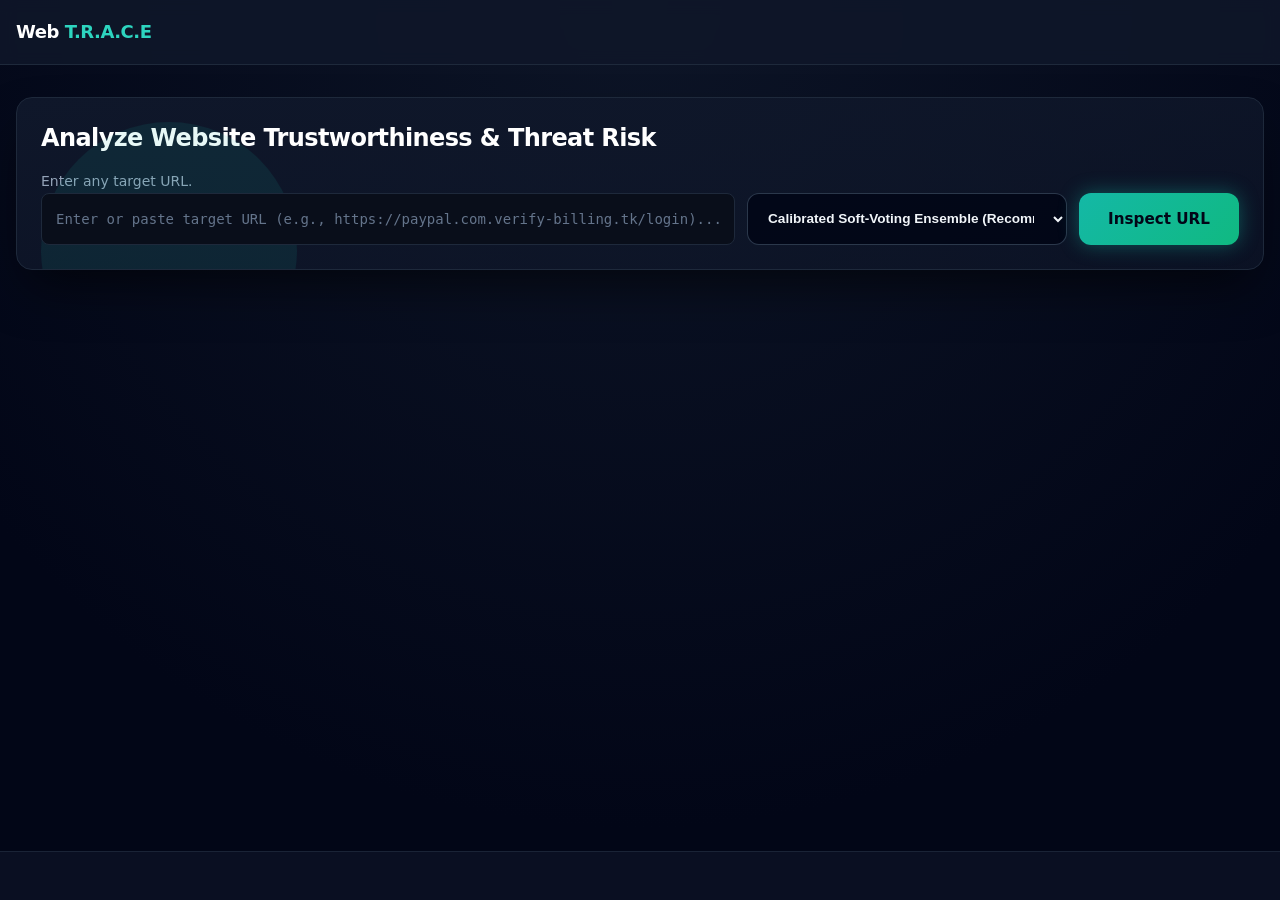
==== commit 9bb792da: "Update model_service, web UI, test matrix, and untrack outputs and research papers" ====
--- a/index.html
+++ b/index.html
@@ -13,14 +13,6 @@
 
   <!-- Embedded Standalone Cyber Theme CSS (Guarantees styling renders everywhere without CDNs) -->
   <style>
-/* ==========================================================================
-   Web T.R.A.C.E — Standalone Zero-CDN Cyber Design System & Tailwind Compatibility
-   Web T.R.A.C.E Security Platform
-   ========================================================================== */
-
-/* --------------------------------------------------------------------------
-   1. CSS Reset & Typography
-   -------------------------------------------------------------------------- */
 *, *::before, *::after {
   box-sizing: border-box;
   margin: 0;
@@ -51,21 +43,7 @@
   text-decoration: underline;
 }
 
-/* Custom Scrollbar */
-::-webkit-scrollbar {
-  width: 8px;
-  height: 8px;
-}
-::-webkit-scrollbar-track {
-  background: #020617;
-}
-::-webkit-scrollbar-thumb {
-  background: #1e293b;
-  border-radius: 4px;
-}
-::-webkit-scrollbar-thumb:hover {
-  background: #334155;
-}
+
 
 /* --------------------------------------------------------------------------
    2. Core Utility Classes (Tailwind Compatibility)
@@ -470,28 +448,28 @@
 }
 
 /* FontAwesome Unicode Fallbacks when CDN is unreachable */
-.fa-shield-halved::before { content: "🛡"; }
-.fa-magnifying-glass::before { content: "🔍"; }
-.fa-list-check::before { content: "📋"; }
-.fa-chart-line::before { content: "📈"; }
-.fa-circle-info::before { content: "ℹ️"; }
-.fa-arrows-rotate::before { content: "🔄"; }
-.fa-bolt::before { content: "⚡"; }
-.fa-clipboard::before { content: "📋"; }
-.fa-circle-check::before { content: "✅"; }
-.fa-triangle-exclamation::before { content: "⚠️"; }
-.fa-skull-crossbones::before { content: "☠️"; }
-.fa-mask::before { content: "🎭"; }
-.fa-bug::before { content: "🪲"; }
-.fa-xmark::before { content: "✕"; }
-.fa-file-arrow-down::before { content: "📥"; }
-.fa-play::before { content: "▶"; }
-.fa-dna::before { content: "🧬"; }
-.fa-microchip::before { content: "⚙️"; }
-.fa-user-lock::before { content: "🔒"; }
-.fa-stethoscope::before { content: "🩺"; }
-.fa-traffic-light::before { content: "🚦"; }
-.fa-shield-virus::before { content: "🛡️"; }
+.fa-shield-halved::before { content: ""; }
+.fa-magnifying-glass::before { content: ""; }
+.fa-list-check::before { content: ""; }
+.fa-chart-line::before { content: ""; }
+.fa-circle-info::before { content: ""; }
+.fa-arrows-rotate::before { content: ""; }
+.fa-bolt::before { content: ""; }
+.fa-clipboard::before { content: ""; }
+.fa-circle-check::before { content: ""; }
+.fa-triangle-exclamation::before { content: ""; }
+.fa-skull-crossbones::before { content: ""; }
+.fa-mask::before { content: ""; }
+.fa-bug::before { content: ""; }
+.fa-xmark::before { content: ""; }
+.fa-file-arrow-down::before { content: ""; }
+.fa-play::before { content: ""; }
+.fa-dna::before { content: ""; }
+.fa-microchip::before { content: ""; }
+.fa-user-lock::before { content: ""; }
+.fa-stethoscope::before { content: ""; }
+.fa-traffic-light::before { content: ""; }
+.fa-shield-virus::before { content: ""; }
 
 /* Chart fallback container */
 #trust-gauge-chart {
@@ -645,15 +623,14 @@
       
       <!-- Brand Logo & Project Identification -->
       <div class="flex items-center space-x-3">
-        <div class="w-10 h-10 rounded-xl bg-gradient-to-tr from-teal-500 to-emerald-400 flex items-center justify-center shadow-lg shadow-teal-500/25">
+        <!-- <div class="w-10 h-10 rounded-xl bg-gradient-to-tr from-teal-500 to-emerald-400 flex items-center justify-center shadow-lg shadow-teal-500/25">
           <i class="fa-solid fa-shield-halved text-slate-950 text-xl"></i>
-        </div>
+        </div> -->
         <div>
           <div class="flex items-center space-x-2">
             <h1 class="font-extrabold text-lg text-white tracking-tight">Web <span class="text-teal-400">T.R.A.C.E</span></h1>
-            <span class="px-2 py-0.5 text-[10px] font-bold uppercase tracking-wider rounded-full bg-teal-500/10 text-teal-400 border border-teal-500/20">Zero-Scraping AI</span>
           </div>
-          <p class="text-xs text-slate-400">Multi-Level Website Trustworthiness Prediction & Risk Triage</p>
+          <p class="text-xs text-slate-400"></p>
         </div>
       </div>
 
@@ -679,12 +656,12 @@
         </nav>
 
         <!-- Current Role Indicator -->
-        <div id="role-pill" class="flex items-center space-x-2 bg-slate-800/80 border border-slate-700 px-3 py-1.5 rounded-xl text-xs">
+        <!-- <div id="role-pill" class="flex items-center space-x-2 bg-slate-800/80 border border-slate-700 px-3 py-1.5 rounded-xl text-xs">
           <span class="w-2 h-2 rounded-full bg-emerald-400 animate-pulse"></span>
           <span class="text-slate-300 font-medium">Role: <span id="current-role" class="text-teal-400 font-semibold">User</span></span>
           <button onclick="toggleRole()" title="Switch between User and Admin views" class="text-slate-400 hover:text-white ml-1">
             <i class="fa-solid fa-arrows-rotate text-xs"></i>
-          </button>
+          </button> -->
         </div>
       </div>
     </div>
@@ -703,15 +680,15 @@
         <div class="absolute -right-20 -top-20 w-64 h-64 bg-teal-500/10 rounded-full blur-3xl pointer-events-none"></div>
 
         <div class="max-w-3xl space-y-4">
-          <div class="inline-flex items-center space-x-2 px-3 py-1 rounded-full bg-slate-800/80 border border-slate-700 text-xs text-slate-300">
-            <i class="fa-solid fa-bolt text-teal-400"></i>
-            <span>Instant Zero-Scraping Evaluation (&lt;15ms) • Calibrated Trust Score • 3-Tier Risk Triage</span>
-          </div>
+          <!-- <div class="inline-flex items-center space-x-2 px-3 py-1 rounded-full bg-slate-800/80 border border-slate-700 text-xs text-slate-300">
+             <i class="fa-solid fa-bolt text-teal-400"></i> 
+             <span>Instant Zero-Scraping Evaluation (&lt;15ms) • Calibrated Trust Score • 3-Tier Risk Triage</span> 
+          </div> -->
           <h2 class="text-2xl md:text-3xl font-extrabold text-white tracking-tight">
             Analyze Website Trustworthiness & Threat Risk
           </h2>
           <p class="text-slate-400 text-sm md:text-base leading-relaxed">
-            Enter any target URL. Web T.R.A.C.E extracts 17 audited lexical, structural, and brand-impersonation indicators to predict a reliable 0–100 Website Trust Score and assign an automated 3-tier risk decision.
+            Enter any target URL. 
           </p>
         </div>
 
@@ -725,14 +702,13 @@
                 <i class="fa-solid fa-link text-sm"></i>
               </div>
               <input type="text" id="url-input" placeholder="Enter or paste target URL (e.g., https://paypal.com.verify-billing.tk/login)..." class="url-input-field" onkeydown="if(event.key==='Enter'){event.preventDefault(); handleScanSubmit(event);}" autocomplete="off">
-              <button
+              <!-- <button
                 type="button"
                 onclick="pasteFromClipboard()"
                 class="url-paste-btn"
                 title="Paste URL from Clipboard"
-              >
-                <i class="fa-regular fa-clipboard"></i>
-                <span>Paste</span>
+               <i class="fa-regular fa-clipboard"></i>
+                <span>Paste</span> -->
               </button>
             </div>
 
@@ -759,37 +735,8 @@
 
             <!-- Submit Button -->
             <button type="button" id="scan-button" onclick="handleScanSubmit(event)" class="scan-submit-btn" title="Execute Zero-Scraping Feature Extraction & Risk Inference">
-              <i class="fa-solid fa-shield-virus text-slate-950"></i>
+              <!-- <i class="fa-solid fa-shield-virus text-slate-950"></i> -->
               <span>Inspect URL</span>
-            </button>
-          </div>
-
-          <!-- Quick Test URL Pills -->
-          <div class="flex flex-wrap items-center gap-2 pt-2 text-xs">
-            <span class="text-slate-400 font-medium">Quick Test Cases:</span>
-            <button type="button" onclick="loadSampleUrl('https://www.google.com')" class="px-2.5 py-1 rounded-lg bg-slate-800/80 hover:bg-slate-700 text-slate-300 border border-slate-700 transition flex items-center space-x-1">
-              <i class="fa-solid fa-check text-emerald-400 text-[10px]"></i>
-              <span>Google (Legit)</span>
-            </button>
-            <button type="button" onclick="loadSampleUrl('https://en.wikipedia.org/wiki/Phishing')" class="px-2.5 py-1 rounded-lg bg-slate-800/80 hover:bg-slate-700 text-slate-300 border border-slate-700 transition flex items-center space-x-1">
-              <i class="fa-solid fa-check text-emerald-400 text-[10px]"></i>
-              <span>Wikipedia (Deep Path Legit)</span>
-            </button>
-            <button type="button" onclick="loadSampleUrl('https://paypal.com.verify-billing.tk/login?token=123')" class="px-2.5 py-1 rounded-lg bg-rose-950/40 hover:bg-rose-900/50 text-rose-300 border border-rose-800/50 transition flex items-center space-x-1">
-              <i class="fa-solid fa-skull-crossbones text-rose-400 text-[10px]"></i>
-              <span>Brand Spoof in Subdomain (.tk)</span>
-            </button>
-            <button type="button" onclick="loadSampleUrl('http://192.168.1.1/secure/bank/login')" class="px-2.5 py-1 rounded-lg bg-amber-950/40 hover:bg-amber-900/50 text-amber-300 border border-amber-800/50 transition flex items-center space-x-1">
-              <i class="fa-solid fa-triangle-exclamation text-amber-400 text-[10px]"></i>
-              <span>Direct IP Host</span>
-            </button>
-            <button type="button" onclick="loadSampleUrl('http://paypa1-account-security.com/signin')" class="px-2.5 py-1 rounded-lg bg-rose-950/40 hover:bg-rose-900/50 text-rose-300 border border-rose-800/50 transition flex items-center space-x-1">
-              <i class="fa-solid fa-mask text-rose-400 text-[10px]"></i>
-              <span>Homoglyph Typosquat (paypa1)</span>
-            </button>
-            <button type="button" onclick="loadSampleUrl('https://update%2Daccount%2Dsecurity%40paypal.info/auth')" class="px-2.5 py-1 rounded-lg bg-rose-950/40 hover:bg-rose-900/50 text-rose-300 border border-rose-800/50 transition flex items-center space-x-1">
-              <i class="fa-solid fa-bug text-rose-400 text-[10px]"></i>
-              <span>Hex Percent-Encoding Evasion</span>
             </button>
           </div>
         </form>
@@ -1177,8 +1124,8 @@
   <!-- Footer -->
   <footer class="bg-slate-900/60 border-t border-slate-800/80 py-6 mt-auto text-center text-xs text-slate-500">
     <div class="max-w-7xl mx-auto px-4 space-y-1">
-      <p>Web T.R.A.C.E — Zero-Scraping Phishing Detection & Operational Risk Triage System</p>
-      <p>Multi-Level Website Trustworthiness Prediction & Cybersecurity Risk Assessment • Flask & PyTorch / Scikit-Learn</p>
+      <!-- <p>Web T.R.A.C.E — Zero-Scraping Phishing Detection & Operational Risk Triage System</p> -->
+      <!-- <p>Multi-Level Website Trustworthiness Prediction & Cybersecurity Risk Assessment • Flask & PyTorch / Scikit-Learn</p> -->
     </div>
   </footer>
 
@@ -1733,7 +1680,7 @@
       banner.classList.add("bg-gradient-to-r", "from-rose-950/60", "to-slate-900", "border-rose-700/60", "risk-glow-red");
       if (iconBox) {
         iconBox.className = "w-16 h-16 rounded-2xl flex items-center justify-center text-3xl shadow-lg shrink-0 bg-rose-500 text-white";
-        iconBox.innerHTML = '<i class="fa-solid fa-triangle-exclamation">⚠️</i>';
+        iconBox.innerHTML = '<i class="fa-solid fa-triangle-exclamation"> </i>';
       }
       if (predBadge) predBadge.className = "px-3 py-1 text-xs font-bold uppercase tracking-wider rounded-full bg-rose-500/20 text-rose-400 border border-rose-500/30";
       if (tierBadge) tierBadge.className = "px-3 py-1 text-xs font-semibold rounded-full bg-rose-900/60 text-rose-200 border border-rose-700";
@@ -1742,7 +1689,7 @@
       banner.classList.add("bg-gradient-to-r", "from-amber-950/60", "to-slate-900", "border-amber-700/60", "risk-glow-yellow");
       if (iconBox) {
         iconBox.className = "w-16 h-16 rounded-2xl flex items-center justify-center text-3xl shadow-lg shrink-0 bg-amber-500 text-slate-950";
-        iconBox.innerHTML = '<i class="fa-solid fa-shield-virus">🛡️</i>';
+        iconBox.innerHTML = '<i class="fa-solid fa-shield-virus"></i>';
       }
       if (predBadge) predBadge.className = "px-3 py-1 text-xs font-bold uppercase tracking-wider rounded-full bg-amber-500/20 text-amber-400 border border-amber-500/30";
       if (tierBadge) tierBadge.className = "px-3 py-1 text-xs font-semibold rounded-full bg-amber-900/60 text-amber-200 border border-amber-700";
@@ -1751,7 +1698,7 @@
       banner.classList.add("bg-gradient-to-r", "from-emerald-950/60", "to-slate-900", "border-emerald-700/60", "risk-glow-green");
       if (iconBox) {
         iconBox.className = "w-16 h-16 rounded-2xl flex items-center justify-center text-3xl shadow-lg shrink-0 bg-emerald-500 text-slate-950";
-        iconBox.innerHTML = '<i class="fa-solid fa-circle-check">✅</i>';
+        iconBox.innerHTML = '<i class="fa-solid fa-circle-check"> </i>';
       }
       if (predBadge) predBadge.className = "px-3 py-1 text-xs font-bold uppercase tracking-wider rounded-full bg-emerald-500/20 text-emerald-400 border border-emerald-500/30";
       if (tierBadge) tierBadge.className = "px-3 py-1 text-xs font-semibold rounded-full bg-emerald-900/60 text-emerald-200 border border-emerald-700";
@@ -1899,7 +1846,7 @@
       item.className = "p-3 rounded-xl bg-slate-950/60 border border-slate-800 flex items-start space-x-3";
       
       let icon = "fa-circle-info text-blue-400";
-      let symbol = "ℹ️";
+      let symbol = "";
       if (f.severity === "CRITICAL" || f.severity === "HIGH") {
         icon = "fa-triangle-exclamation text-rose-400";
         symbol = "⚠️";
@@ -1908,7 +1855,7 @@
         symbol = "⚡";
       } else if (f.severity === "SAFE") {
         icon = "fa-circle-check text-emerald-400";
-        symbol = "✅";
+        symbol = "";
       }
 
       item.innerHTML = `
